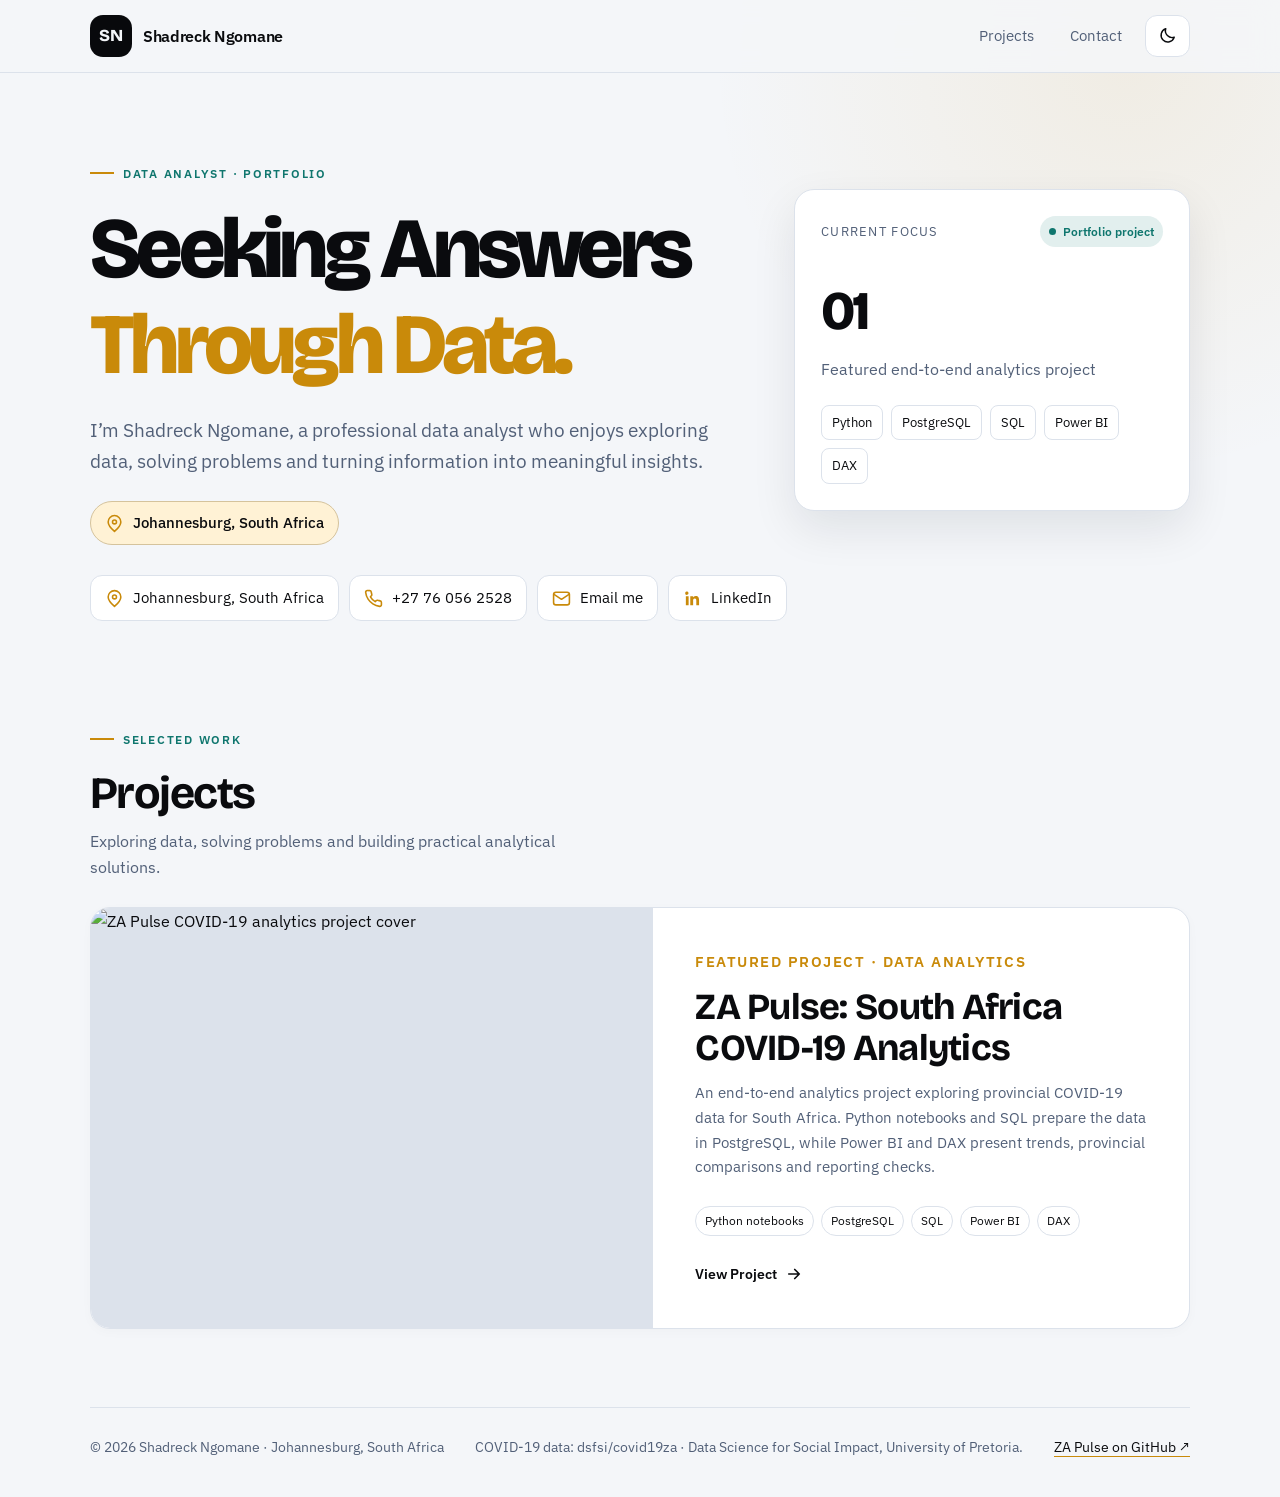
==== LandingPage.html @ 8e136e6d "Add portfolio page" ====
<!DOCTYPE html>
<html lang="en">
<head>
  <meta charset="UTF-8" />
  <meta name="viewport" content="width=device-width, initial-scale=1" />
  <meta name="theme-color" content="#f4f6f9" />
  <meta name="description" content="Shadreck Ngomane — data analyst portfolio featuring SQL, Python, PostgreSQL, DAX and Power BI." />
  <title>Shadreck Ngomane | Data Analyst</title>

  <link rel="preconnect" href="https://fonts.googleapis.com" />
  <link rel="preconnect" href="https://fonts.gstatic.com" crossorigin />
  <link href="https://fonts.googleapis.com/css2?family=Bricolage+Grotesque:wght@500;600;700;800&family=IBM+Plex+Sans:wght@400;500;600&display=swap" rel="stylesheet" />

  <style>
    :root {
      color-scheme: light;
      --bg: #f4f6f9;
      --surface: #ffffff;
      --ink: #06070afb;
      --muted: #526078;
      --line: #dce2eb;
      --gold: #c98a0a;
      --gold-soft: #fff2d5;
      --teal: #0f766e;
      --shadow: 0 18px 45px rgba(12, 19, 34, 0.09);
      --radius: 20px;
    }

    :root[data-theme="dark"] {
      color-scheme: dark;
      --bg: #0e1626;
      --surface: #16213a;
      --ink: #eef2f8;
      --muted: #aab6ca;
      --line: #2b3955;
      --gold: #f0b73a;
      --gold-soft: #302714;
      --teal: #4fd1c5;
      --shadow: 0 18px 45px rgba(0, 0, 0, .22);
    }

    * { box-sizing: border-box; }
    html { scroll-behavior: smooth; scroll-padding-top: 24px; }
    body {
      margin: 0;
      background:
        radial-gradient(circle at 88% 4%, rgba(201, 138, 10, .09), transparent 26rem),
        var(--bg);
      color: var(--ink);
      font: 400 16px/1.65 "IBM Plex Sans", system-ui, sans-serif;
      transition: background .25s ease, color .25s ease;
    }
    a { color: inherit; }
    a:focus-visible, button:focus-visible {
      outline: 3px solid var(--gold);
      outline-offset: 4px;
    }
    .wrap { width: min(1100px, calc(100% - 40px)); margin-inline: auto; }

    .topbar {
      position: sticky;
      top: 0;
      z-index: 20;
      border-bottom: 1px solid var(--line);
      background: color-mix(in srgb, var(--bg) 88%, transparent);
      backdrop-filter: blur(14px);
    }
    .nav {
      min-height: 72px;
      display: flex;
      align-items: center;
      justify-content: space-between;
      gap: 20px;
    }
    .brand {
      display: inline-flex;
      align-items: center;
      gap: 11px;
      text-decoration: none;
      font-weight: 600;
      letter-spacing: -.02em;
    }
    .brand-mark {
      width: 42px;
      height: 42px;
      display: grid;
      place-items: center;
      border-radius: 13px;
      background: var(--ink);
      color: var(--bg);
      font-family: "Bricolage Grotesque", sans-serif;
      font-size: 1.05rem;
      font-weight: 800;
    }
    .nav-right { display: flex; align-items: center; gap: 10px; }
    .nav-link {
      padding: 9px 13px;
      border-radius: 10px;
      text-decoration: none;
      color: var(--muted);
      font-size: .95rem;
      transition: background .2s ease, color .2s ease;
    }
    .nav-link:hover { color: var(--ink); background: var(--surface); }
    .theme-toggle {
      display: inline-flex;
      align-items: center;
      justify-content: center;
      gap: 8px;
      min-width: 42px;
      min-height: 42px;
      padding: 8px 12px;
      border: 1px solid var(--line);
      border-radius: 12px;
      background: var(--surface);
      color: var(--ink);
      cursor: pointer;
      font: inherit;
    }

    .hero { padding: 82px 0 58px; }
    .hero-layout {
      display: grid;
      grid-template-columns: minmax(0, 1.25fr) minmax(250px, .75fr);
      align-items: center;
      gap: 44px;
    }
    .eyebrow {
      display: inline-flex;
      align-items: center;
      gap: 9px;
      margin: 0 0 18px;
      color: var(--teal);
      text-transform: uppercase;
      letter-spacing: .14em;
      font-size: .78rem;
      font-weight: 600;
    }
    .eyebrow::before {
      content: "";
      width: 24px;
      height: 2px;
      background: var(--gold);
    }
    h1, h2, h3 { font-family: "Bricolage Grotesque", sans-serif; line-height: 1.12; }
    h1 {
      max-width: 720px;
      margin: 0;
      font-size: clamp(2.7rem, 6.7vw, 5.4rem);
      letter-spacing: -.055em;
      font-weight: 800;
    }
    h1 .highlight { color: var(--gold); }
    .intro {
      max-width: 650px;
      margin: 22px 0 0;
      color: var(--muted);
      font-size: clamp(1.02rem, 2vw, 1.16rem);
    }
    .location-pill {
      display: inline-flex;
      align-items: center;
      gap: 9px;
      margin-top: 24px;
      padding: 9px 14px;
      border: 1px solid color-mix(in srgb, var(--gold) 35%, var(--line));
      border-radius: 999px;
      background: var(--gold-soft);
      font-size: .94rem;
      font-weight: 500;
    }
    .location-pill svg { color: var(--gold); }
    .hero-panel {
      padding: 26px;
      border: 1px solid var(--line);
      border-radius: var(--radius);
      background: var(--surface);
      box-shadow: var(--shadow);
    }
    .panel-top {
      display: flex;
      align-items: center;
      justify-content: space-between;
      gap: 10px;
      margin-bottom: 20px;
    }
    .panel-label {
      color: var(--muted);
      font-size: .8rem;
      text-transform: uppercase;
      letter-spacing: .1em;
    }
    .status {
      display: inline-flex;
      align-items: center;
      gap: 7px;
      padding: 5px 9px;
      border-radius: 999px;
      background: color-mix(in srgb, var(--teal) 12%, var(--surface));
      color: var(--teal);
      font-size: .77rem;
      font-weight: 600;
    }
    .status::before {
      content: "";
      width: 7px;
      height: 7px;
      border-radius: 50%;
      background: currentColor;
    }
    .stat-number {
      margin: 0;
      font-family: "Bricolage Grotesque", sans-serif;
      font-size: 3.4rem;
      font-weight: 800;
      letter-spacing: -.06em;
    }
    .stat-caption { margin: 0; color: var(--muted); }
    .skill-list { display: flex; flex-wrap: wrap; gap: 8px; margin-top: 22px; }
    .skill-list span {
      padding: 6px 10px;
      border: 1px solid var(--line);
      border-radius: 8px;
      font-size: .82rem;
    }

    .contact-strip {
      display: flex;
      flex-wrap: wrap;
      gap: 10px;
      margin-top: 30px;
    }
    .contact-link {
      display: inline-flex;
      align-items: center;
      gap: 9px;
      min-height: 44px;
      padding: 10px 14px;
      border: 1px solid var(--line);
      border-radius: 12px;
      background: var(--surface);
      color: var(--ink);
      text-decoration: none;
      font-size: .91rem;
      transition: transform .2s ease, border-color .2s ease, background .2s ease;
    }
    .contact-link svg { color: var(--gold); flex: none; }
    .contact-link:hover { transform: translateY(-3px); border-color: var(--gold); background: var(--gold-soft); }

    section { padding: 42px 0 56px; }
    .section-head {
      display: flex;
      align-items: end;
      justify-content: space-between;
      gap: 24px;
      margin-bottom: 26px;
    }
    h2 { margin: 0; font-size: clamp(2rem, 4vw, 2.8rem); letter-spacing: -.035em; }
    .section-sub { max-width: 520px; margin: 10px 0 0; color: var(--muted); }
    .project-grid { display: grid; grid-template-columns: repeat(3, minmax(0, 1fr)); gap: 20px; }
    .project-card {
      position: relative;
      display: flex;
      min-width: 0;
      flex-direction: column;
      overflow: hidden;
      border: 1px solid var(--line);
      border-radius: var(--radius);
      background: var(--surface);
      text-decoration: none;
      box-shadow: 0 3px 12px rgba(20, 33, 61, .025);
      transition: transform .28s ease, box-shadow .28s ease, border-color .28s ease;
    }
    .project-card::after {
      position: absolute;
      inset: 0 auto 0 0;
      width: 4px;
      content: "";
      background: var(--gold);
      transform: scaleY(0);
      transform-origin: top;
      transition: transform .28s ease;
    }
    .project-card:hover, .project-card:focus-visible {
      transform: translateY(-8px);
      border-color: var(--gold);
      box-shadow: var(--shadow);
    }
    .project-card:hover::after, .project-card:focus-visible::after { transform: scaleY(1); }
    .project-image-wrap { overflow: hidden; background: var(--line); }
    .project-image {
      display: block;
      width: 100%;
      height: 210px;
      object-fit: cover;
      transition: transform .5s cubic-bezier(.2,.8,.2,1), filter .3s ease;
    }
    .project-card:hover .project-image, .project-card:focus-visible .project-image {
      transform: scale(1.045);
      filter: saturate(1.08);
    }
    .project-content { display: flex; flex: 1; flex-direction: column; gap: 12px; padding: 22px; }
    .project-type {
      margin: 0;
      color: var(--teal);
      font-size: .75rem;
      font-weight: 600;
      text-transform: uppercase;
      letter-spacing: .1em;
    }
    .project-card h3 { margin: 0; font-size: 1.32rem; letter-spacing: -.02em; }
    .project-card p { margin: 0; color: var(--muted); font-size: .94rem; }
    .tags { display: flex; flex-wrap: wrap; gap: 7px; margin: auto 0 0; padding: 10px 0 0; list-style: none; }
    .tags li {
      padding: 4px 9px;
      border: 1px solid var(--line);
      border-radius: 999px;
      font-size: .75rem;
      transition: color .2s ease, background .2s ease, border-color .2s ease;
    }
    .project-card:hover .tags li, .project-card:focus-visible .tags li {
      border-color: var(--gold);
      background: var(--gold-soft);
    }
    .project-link {
      display: inline-flex;
      align-items: center;
      gap: 8px;
      margin-top: 7px;
      color: var(--ink);
      font-size: .9rem;
      font-weight: 600;
    }
    .project-link svg { transition: transform .25s ease; }
    .project-card:hover .project-link svg, .project-card:focus-visible .project-link svg { transform: translateX(5px); }
    .project-card.featured { grid-column: 1 / -1; display: grid; grid-template-columns: 1.05fr 1fr; }
    .project-card.featured .project-image { height: 100%; min-height: 320px; }
    .project-card.featured .project-content { padding: clamp(24px, 4vw, 42px); }
    .project-card.featured h3 { font-size: clamp(1.6rem, 3vw, 2.3rem); }
    .project-card.featured .project-type { color: var(--gold); }
    .project-card.featured .tags { padding-top: 14px; }
    .project-card.featured .project-link { margin-top: 14px; }

    .footer {
      margin-top: 22px;
      padding: 28px 0 38px;
      border-top: 1px solid var(--line);
      color: var(--muted);
      font-size: .88rem;
    }
    .footer-inner { display: flex; justify-content: space-between; gap: 18px; flex-wrap: wrap; }
    .footer a { color: var(--ink); text-decoration-color: var(--gold); text-underline-offset: 4px; }

    @media (max-width: 850px) {
      .hero-layout { grid-template-columns: 1fr; gap: 28px; }
      .hero-panel { max-width: 600px; }
      .project-grid { grid-template-columns: repeat(2, minmax(0, 1fr)); }
      .project-card.featured { grid-template-columns: 1fr 1fr; }
    }
    @media (max-width: 600px) {
      .wrap { width: min(100% - 28px, 1100px); }
      .nav { min-height: 64px; }
      .brand-name { display: none; }
      .nav-link { padding: 8px; font-size: .88rem; }
      .theme-toggle { min-height: 40px; min-width: 40px; padding: 7px; }
      .hero { padding: 55px 0 28px; }
      .project-grid { grid-template-columns: 1fr; }
      .project-card.featured { grid-column: auto; display: flex; }
      .project-card.featured .project-image { height: 220px; min-height: 0; }
      .project-image { height: 220px; }
      .section-head { display: block; }
      .contact-strip { gap: 8px; }
      .contact-link { font-size: .86rem; padding: 9px 11px; }
      section { padding: 34px 0 42px; }
    }
    @media (prefers-reduced-motion: reduce) {
      *, *::before, *::after { scroll-behavior: auto !important; transition: none !important; animation: none !important; }
    }
  </style>
</head>
<body>
  <div class="topbar">
    <nav class="wrap nav" aria-label="Main navigation">
      <a class="brand" href="#top" aria-label="Shadreck Ngomane home">
        <span class="brand-mark">SN</span>
        <span class="brand-name">Shadreck Ngomane</span>
      </a>
      <div class="nav-right">
        <a class="nav-link" href="#projects">Projects</a>
        <a class="nav-link" href="#contact">Contact</a>
        <button class="theme-toggle" id="themeToggle" type="button" aria-label="Switch to dark theme" title="Switch theme">
          <svg id="themeIcon" width="19" height="19" viewBox="0 0 24 24" fill="none" stroke="currentColor" stroke-width="1.8" stroke-linecap="round" stroke-linejoin="round" aria-hidden="true"><path d="M20.5 14.2A8.5 8.5 0 0 1 9.8 3.5 8.5 8.5 0 1 0 20.5 14.2Z"/></svg>
        </button>
      </div>
    </nav>
  </div>

  <main id="top" class="wrap">
    <header class="hero">
      <div class="hero-layout">
        <div>
          <p class="eyebrow">Data analyst · Portfolio</p>
          <h1>Seeking Answers <span class="highlight">Through Data.</span></h1>
          <p class="intro">I’m Shadreck Ngomane, a professional data analyst who enjoys exploring data, solving problems and turning information into meaningful insights.</p>
          <div class="location-pill">
            <svg width="19" height="19" viewBox="0 0 24 24" fill="none" stroke="currentColor" stroke-width="2" stroke-linecap="round" stroke-linejoin="round" aria-hidden="true"><path d="M20 10c0 5-8 12-8 12S4 15 4 10a8 8 0 1 1 16 0Z"/><circle cx="12" cy="10" r="2.5"/></svg>
            Johannesburg, South Africa
          </div>
        </div>

        <aside class="hero-panel" aria-label="Portfolio skills overview">
          <div class="panel-top">
            <span class="panel-label">Current focus</span>
            <span class="status">Portfolio project</span>
          </div>
          <p class="stat-number">01</p>
          <p class="stat-caption">Featured end-to-end analytics project</p>
          <div class="skill-list" aria-label="Main technologies">
            <span>Python</span><span>PostgreSQL</span><span>SQL</span><span>Power BI</span><span>DAX</span>
          </div>
        </aside>
      </div>

      <div class="contact-strip" id="contact" aria-label="Contact links">
        <span class="contact-link" title="Location">
          <svg width="19" height="19" viewBox="0 0 24 24" fill="none" stroke="currentColor" stroke-width="2" stroke-linecap="round" stroke-linejoin="round" aria-hidden="true"><path d="M20 10c0 5-8 12-8 12S4 15 4 10a8 8 0 1 1 16 0Z"/><circle cx="12" cy="10" r="2.5"/></svg>
          Johannesburg, South Africa
        </span>
        <a class="contact-link" href="tel:+27760562528">
          <svg width="19" height="19" viewBox="0 0 24 24" fill="none" stroke="currentColor" stroke-width="2" stroke-linecap="round" stroke-linejoin="round" aria-hidden="true"><path d="M22 16.9v3a2 2 0 0 1-2.2 2 19.8 19.8 0 0 1-8.6-3.1 19.5 19.5 0 0 1-6-6A19.8 19.8 0 0 1 2.1 4.2 2 2 0 0 1 4.1 2h3a2 2 0 0 1 2 1.7c.1 1 .4 1.9.7 2.8a2 2 0 0 1-.5 2.1L8.1 9.9a16 16 0 0 0 6 6l1.3-1.2a2 2 0 0 1 2.1-.4c.9.3 1.8.6 2.8.7a2 2 0 0 1 1.7 2z"/></svg>
          +27 76 056 2528
        </a>
        <a class="contact-link" href="mailto:shadrackherot@gmail.com">
          <svg width="19" height="19" viewBox="0 0 24 24" fill="none" stroke="currentColor" stroke-width="2" stroke-linecap="round" stroke-linejoin="round" aria-hidden="true"><rect x="2" y="4" width="20" height="16" rx="3"/><path d="m3 7 9 6 9-6"/></svg>
          Email me
        </a>
        <a class="contact-link" href="https://www.linkedin.com/in/shadreck-ngomane" target="_blank" rel="noopener noreferrer">
          <svg width="19" height="19" viewBox="0 0 24 24" fill="currentColor" aria-hidden="true"><path d="M20.4 20.5h-3.6v-5.6c0-1.3 0-3-1.9-3s-2.1 1.4-2.1 2.9v5.7H9.2V9h3.4v1.6c.5-.9 1.6-1.9 3.4-1.9 3.6 0 4.3 2.4 4.3 5.5v6.3zM5.3 7.4a2.1 2.1 0 1 1 0-4.1 2.1 2.1 0 0 1 0 4.1zM7.1 20.5H3.6V9h3.5v11.5z"/></svg>
          LinkedIn
        </a>
      </div>
    </header>

    <section id="projects" aria-labelledby="projects-title">
      <div class="section-head">
        <div>
          <p class="eyebrow">Selected work</p>
          <h2 id="projects-title">Projects</h2>
          <p class="section-sub">Exploring data, solving problems and building practical analytical solutions.</p>
        </div>
      </div>

      <div class="project-grid">
        <a class="project-card featured" href="https://github.com/ShadrackHero/za-pulse-covid19-analytics" target="_blank" rel="noopener noreferrer" aria-label="Open ZA Pulse GitHub repository">
          <div class="project-image-wrap">
            <img class="project-image" src="https://raw.githubusercontent.com/ShadrackHero/za-pulse-covid19-analytics/main/docs/Screenshot/Cover.png" alt="ZA Pulse COVID-19 analytics project cover" loading="lazy" />
          </div>
          <div class="project-content">
            <p class="project-type">Featured project · Data analytics</p>
            <h3>ZA Pulse: South Africa COVID-19 Analytics</h3>
            <p>An end-to-end analytics project exploring provincial COVID-19 data for South Africa. Python notebooks and SQL prepare the data in PostgreSQL, while Power BI and DAX present trends, provincial comparisons and reporting checks.</p>
            <ul class="tags"><li>Python notebooks</li><li>PostgreSQL</li><li>SQL</li><li>Power BI</li><li>DAX</li></ul>
            <span class="project-link">View Project
              <svg width="18" height="18" viewBox="0 0 24 24" fill="none" stroke="currentColor" stroke-width="2.2" stroke-linecap="round" stroke-linejoin="round" aria-hidden="true"><path d="M5 12h14M13 6l6 6-6 6"/></svg>
            </span>
          </div>
        </a>

      </div>
    </section>

    <footer class="footer">
      <div class="footer-inner">
        <span>© <span id="year">2026</span> Shadreck Ngomane · Johannesburg, South Africa</span>
        <span>COVID-19 data: dsfsi/covid19za · Data Science for Social Impact, University of Pretoria.</span>
        <a href="https://github.com/ShadrackHero/za-pulse-covid19-analytics" target="_blank" rel="noopener noreferrer">ZA Pulse on GitHub ↗</a>
      </div>
    </footer>
  </main>

  <script>
    const root = document.documentElement;
    const themeToggle = document.getElementById("themeToggle");
    const themeIcon = document.getElementById("themeIcon");

    function setTheme(theme) {
      root.dataset.theme = theme;
      const isDark = theme === "dark";
      themeToggle.setAttribute("aria-label", isDark ? "Switch to light theme" : "Switch to dark theme");
      themeToggle.title = isDark ? "Switch to light theme" : "Switch to dark theme";
      themeIcon.innerHTML = isDark
        ? '<circle cx="12" cy="12" r="4"/><path d="M12 2v2m0 16v2M4.93 4.93l1.42 1.42m11.3 11.3 1.42 1.42M2 12h2m16 0h2M4.93 19.07l1.42-1.42m11.3-11.3 1.42-1.42"/>'
        : '<path d="M20.5 14.2A8.5 8.5 0 0 1 9.8 3.5 8.5 8.5 0 1 0 20.5 14.2Z"/>';
    }

    const prefersDark = window.matchMedia && window.matchMedia("(prefers-color-scheme: dark)").matches;
    setTheme(prefersDark ? "dark" : "light");
    themeToggle.addEventListener("click", () => {
      setTheme(root.dataset.theme === "dark" ? "light" : "dark");
    });
    document.getElementById("year").textContent = new Date().getFullYear();
  </script>
</body>
</html>
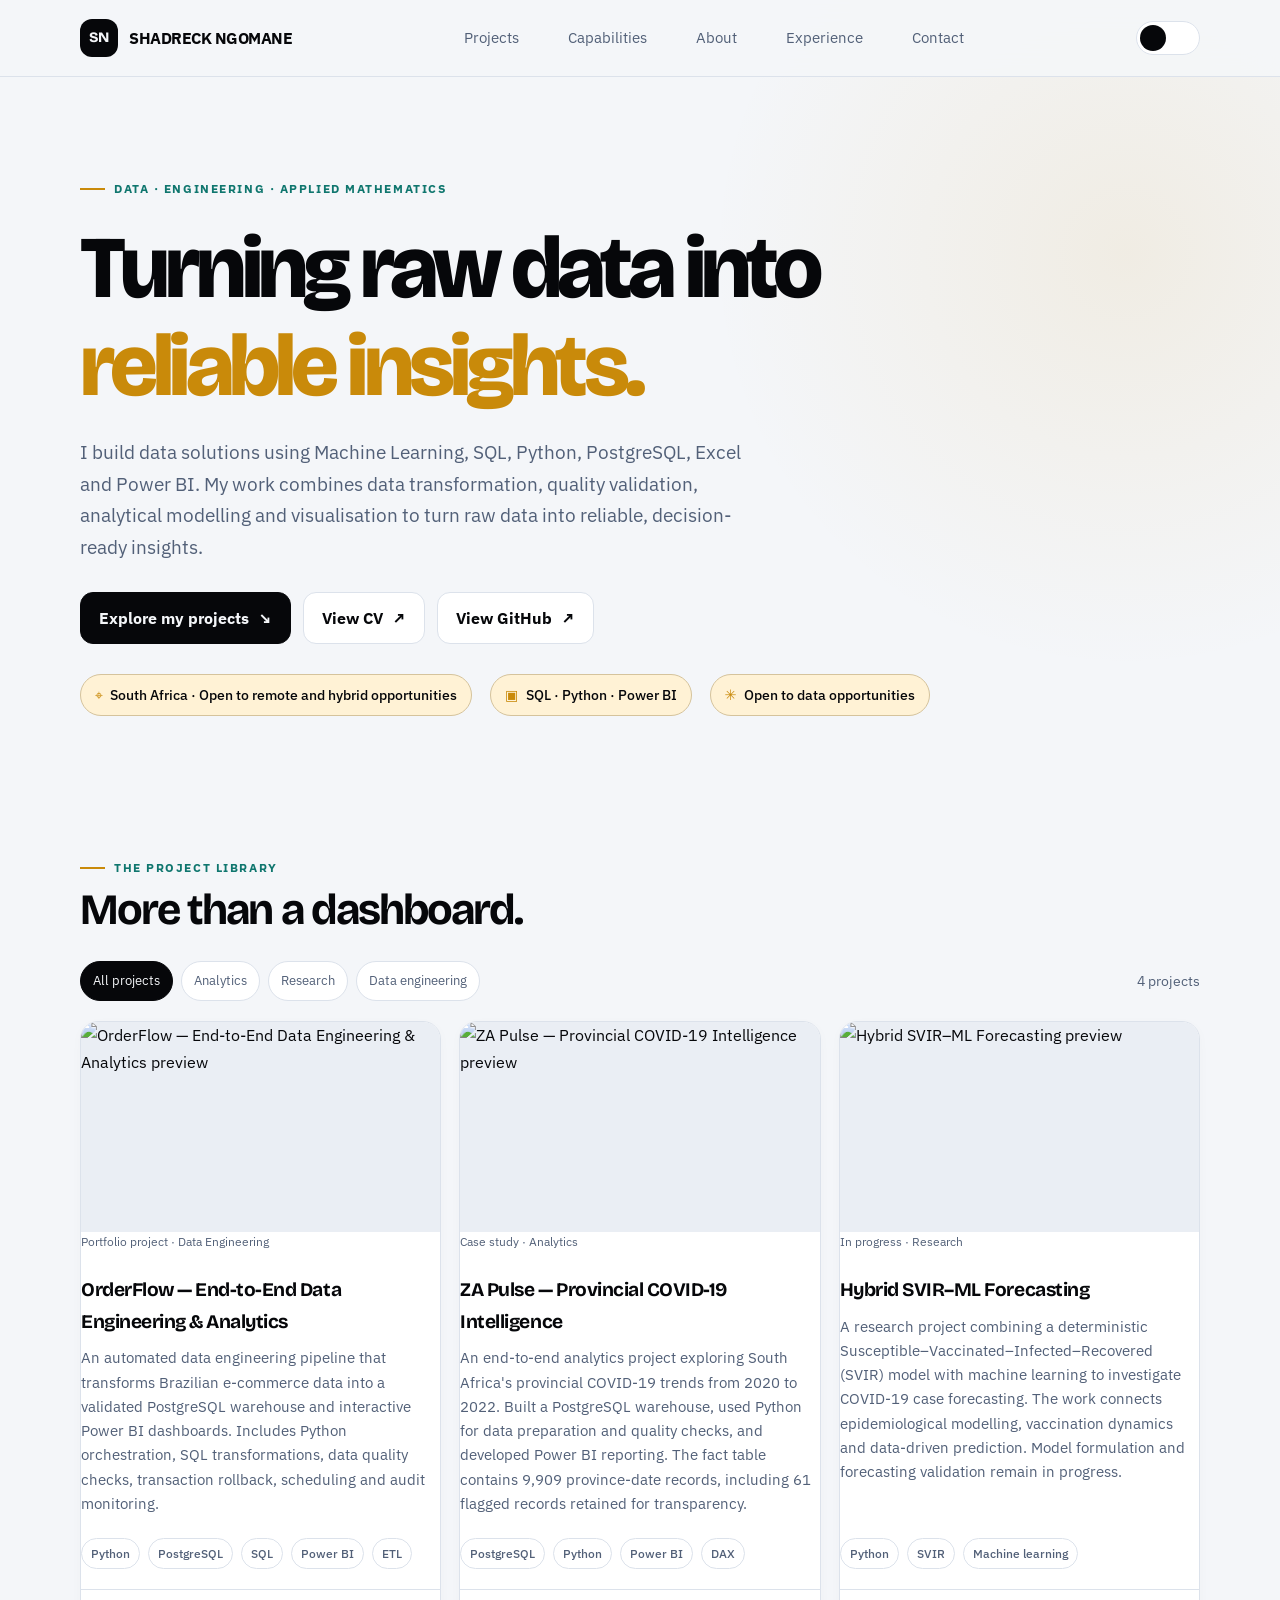
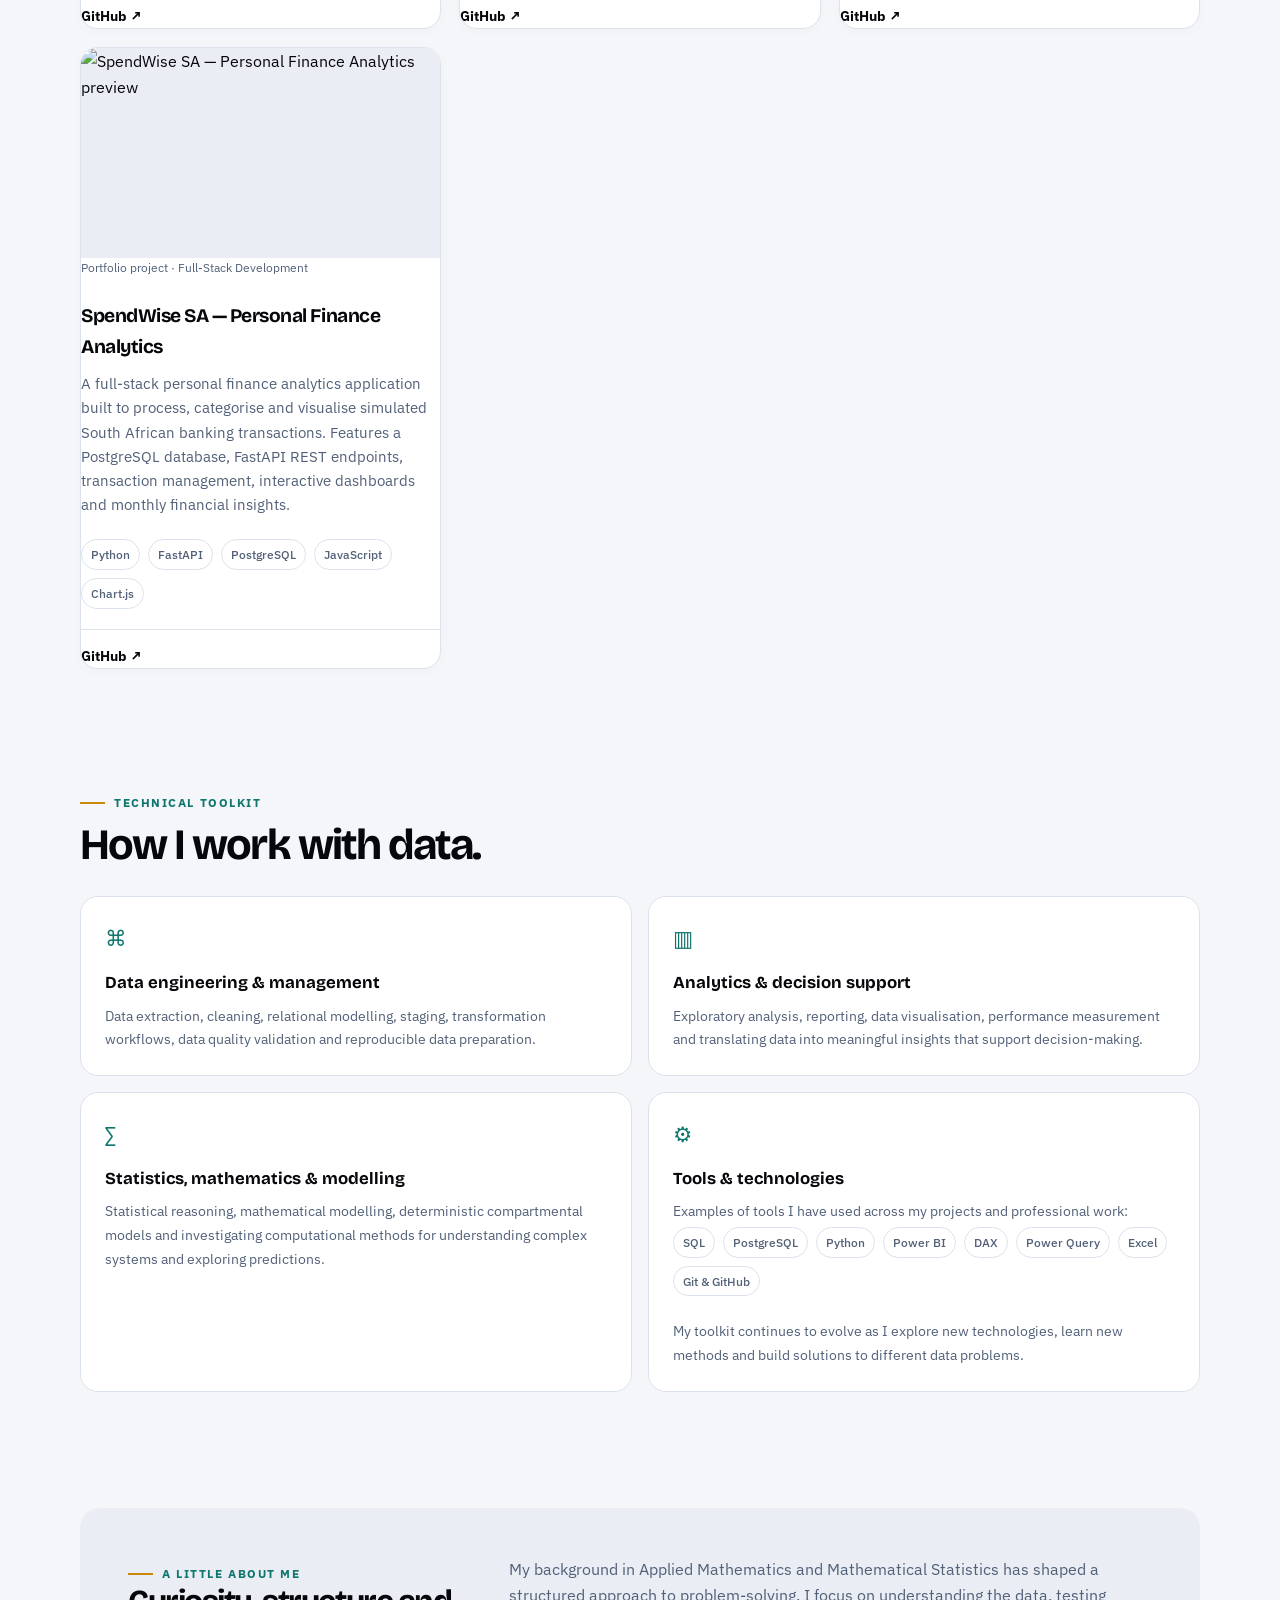
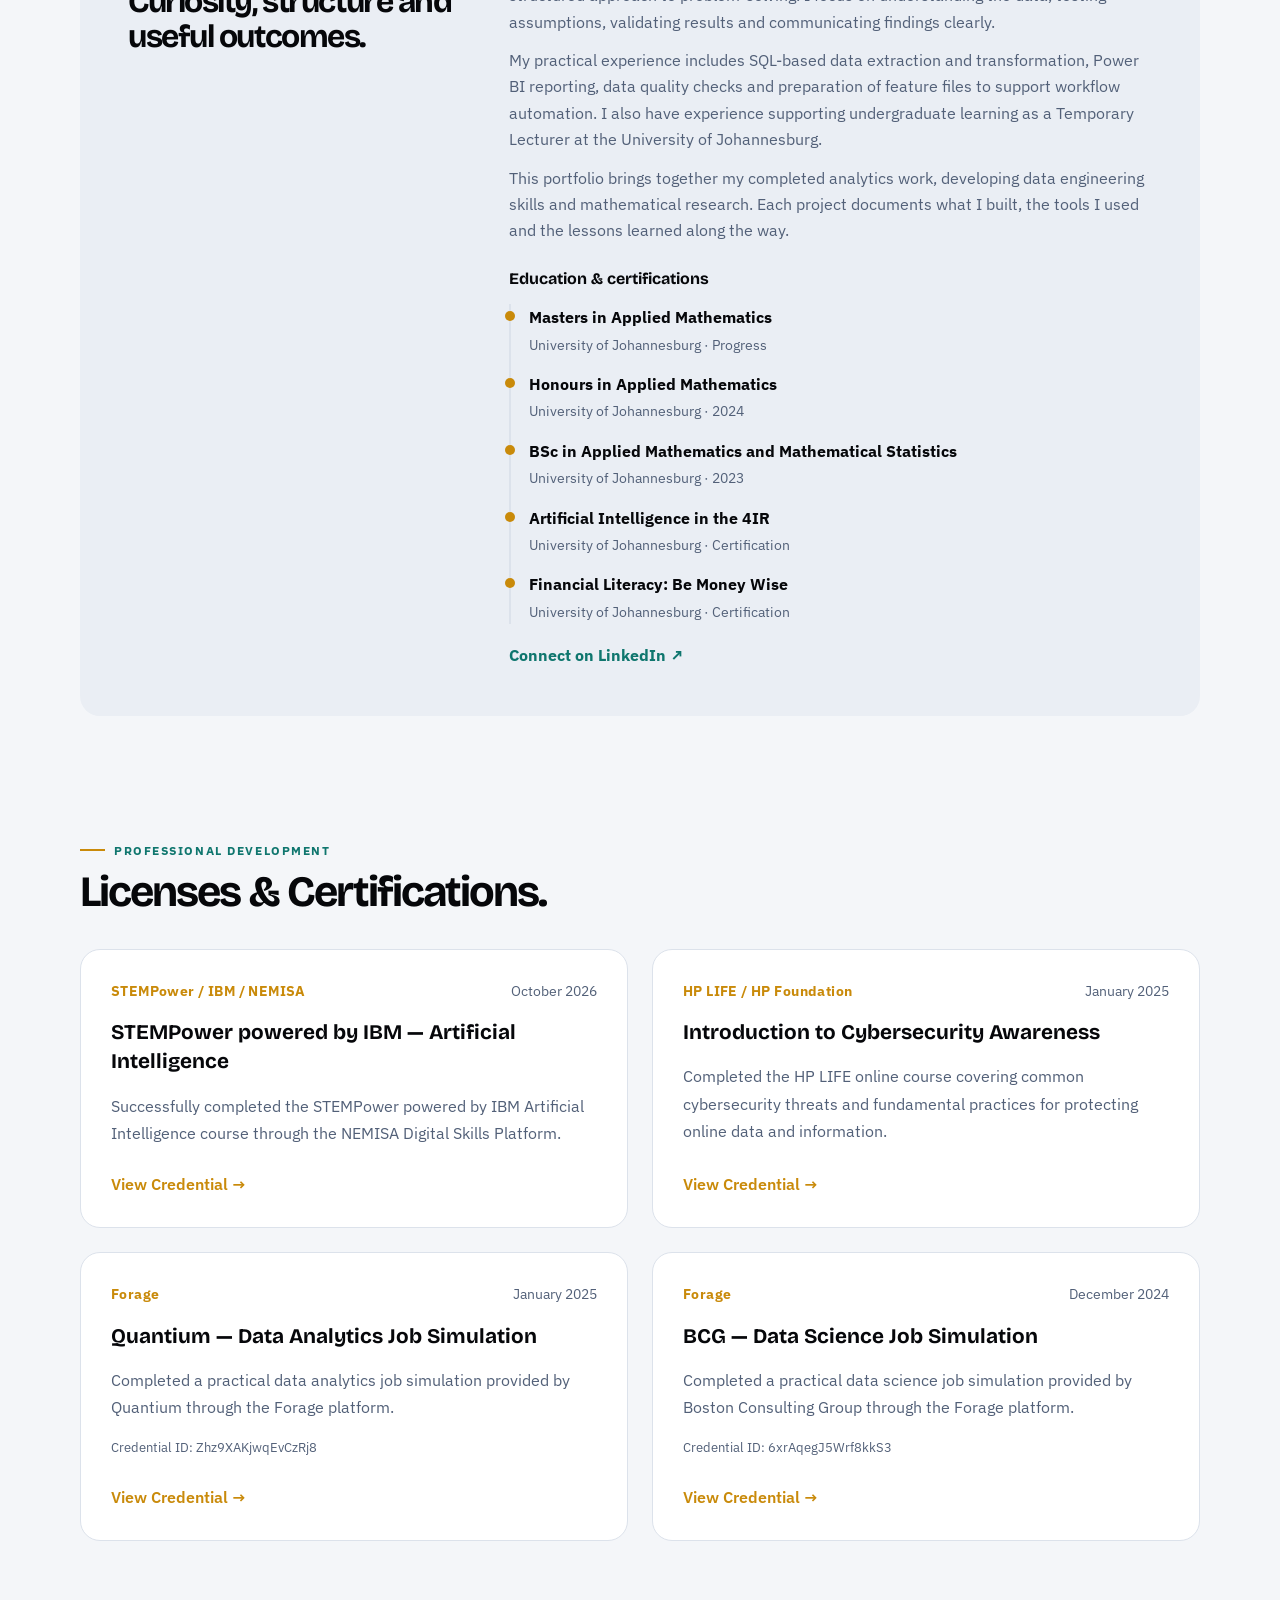
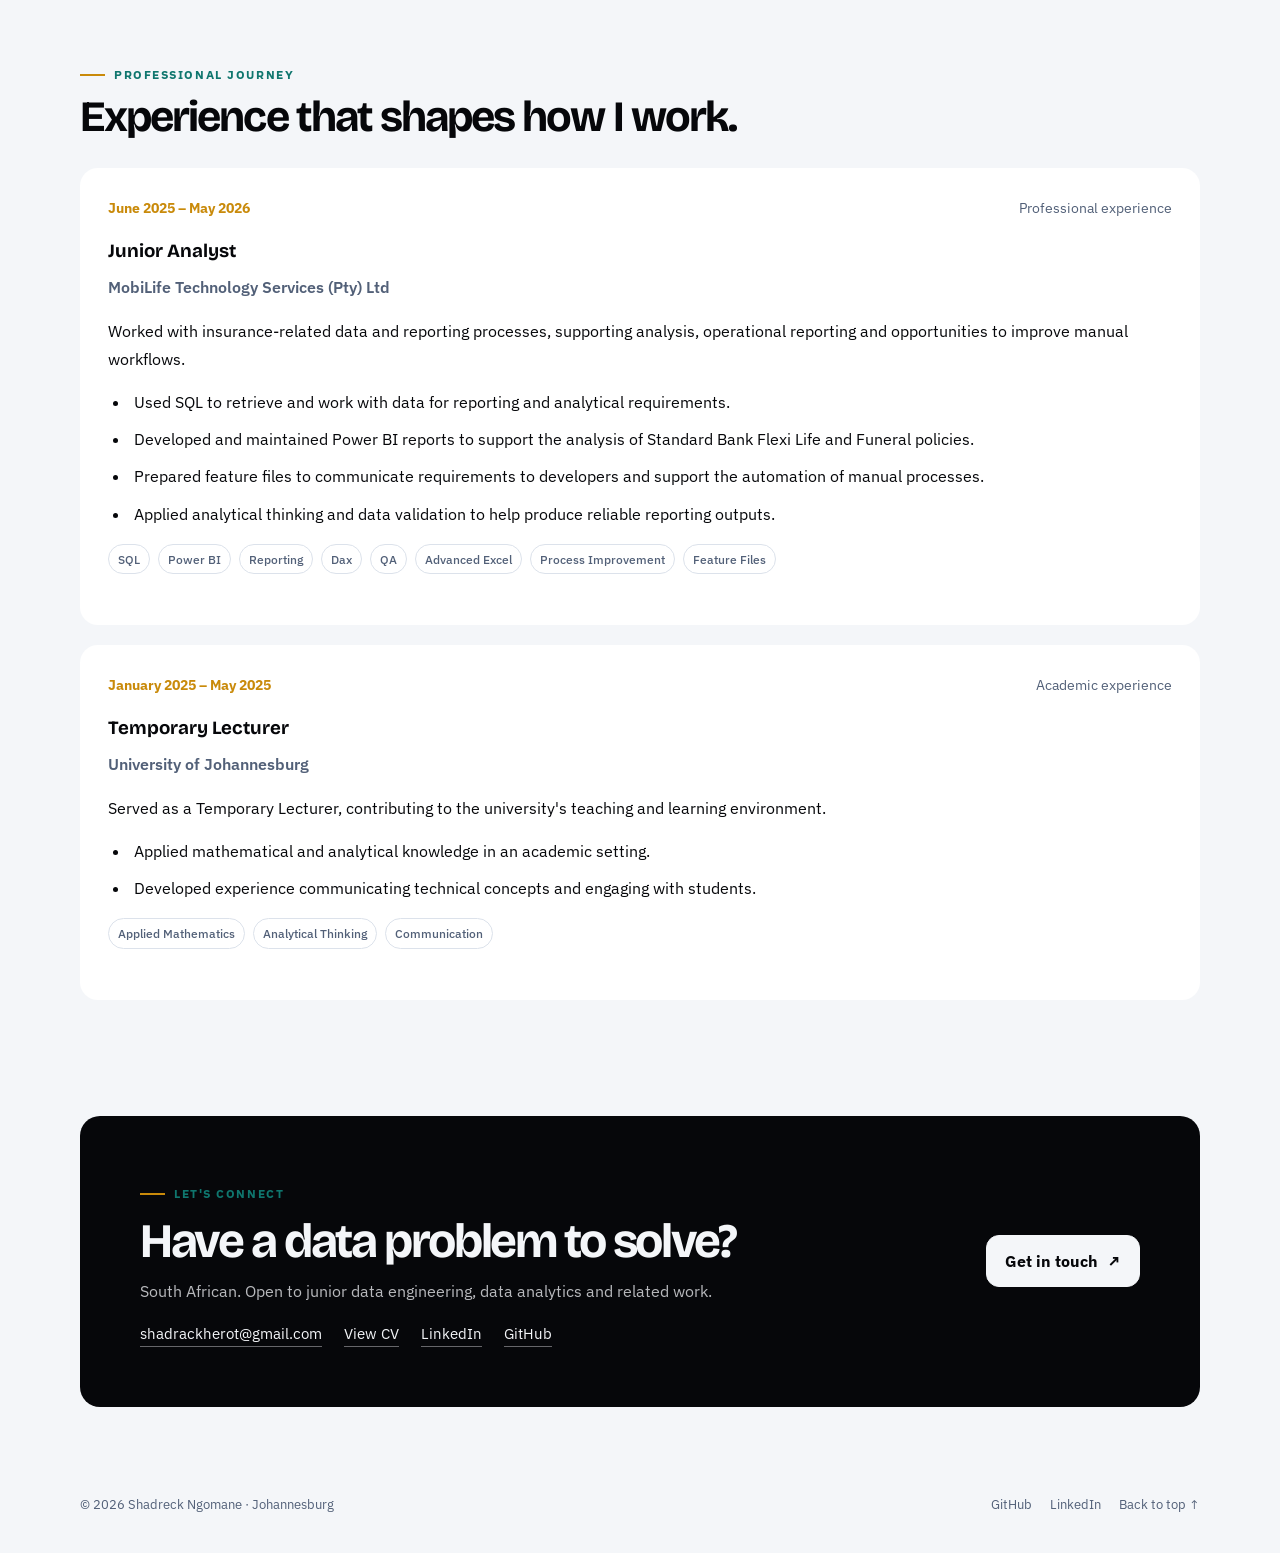
==== commit 1e7e4fab: "Update portfolio website, CV and certifications" ====
--- a/LandingPage.html
+++ b/LandingPage.html
@@ -1,504 +1,533 @@
-<!DOCTYPE html>
-<html lang="en">
+<!doctype html>
+<html lang="en" data-theme="light">
+
 <head>
-  <meta charset="UTF-8" />
-  <meta name="viewport" content="width=device-width, initial-scale=1" />
-  <meta name="theme-color" content="#f4f6f9" />
-  <meta name="description" content="Shadreck Ngomane — data analyst portfolio featuring SQL, Python, PostgreSQL, DAX and Power BI." />
-  <title>Shadreck Ngomane | Data Analyst</title>
-
-  <link rel="preconnect" href="https://fonts.googleapis.com" />
-  <link rel="preconnect" href="https://fonts.gstatic.com" crossorigin />
-  <link href="https://fonts.googleapis.com/css2?family=Bricolage+Grotesque:wght@500;600;700;800&family=IBM+Plex+Sans:wght@400;500;600&display=swap" rel="stylesheet" />
-
-  <style>
-    :root {
-      color-scheme: light;
-      --bg: #f4f6f9;
-      --surface: #ffffff;
-      --ink: #06070afb;
-      --muted: #526078;
-      --line: #dce2eb;
-      --gold: #c98a0a;
-      --gold-soft: #fff2d5;
-      --teal: #0f766e;
-      --shadow: 0 18px 45px rgba(12, 19, 34, 0.09);
-      --radius: 20px;
-    }
-
-    :root[data-theme="dark"] {
-      color-scheme: dark;
-      --bg: #0e1626;
-      --surface: #16213a;
-      --ink: #eef2f8;
-      --muted: #aab6ca;
-      --line: #2b3955;
-      --gold: #f0b73a;
-      --gold-soft: #302714;
-      --teal: #4fd1c5;
-      --shadow: 0 18px 45px rgba(0, 0, 0, .22);
-    }
-
-    * { box-sizing: border-box; }
-    html { scroll-behavior: smooth; scroll-padding-top: 24px; }
-    body {
-      margin: 0;
-      background:
-        radial-gradient(circle at 88% 4%, rgba(201, 138, 10, .09), transparent 26rem),
-        var(--bg);
-      color: var(--ink);
-      font: 400 16px/1.65 "IBM Plex Sans", system-ui, sans-serif;
-      transition: background .25s ease, color .25s ease;
-    }
-    a { color: inherit; }
-    a:focus-visible, button:focus-visible {
-      outline: 3px solid var(--gold);
-      outline-offset: 4px;
-    }
-    .wrap { width: min(1100px, calc(100% - 40px)); margin-inline: auto; }
-
-    .topbar {
-      position: sticky;
-      top: 0;
-      z-index: 20;
-      border-bottom: 1px solid var(--line);
-      background: color-mix(in srgb, var(--bg) 88%, transparent);
-      backdrop-filter: blur(14px);
-    }
-    .nav {
-      min-height: 72px;
-      display: flex;
-      align-items: center;
-      justify-content: space-between;
-      gap: 20px;
-    }
-    .brand {
-      display: inline-flex;
-      align-items: center;
-      gap: 11px;
-      text-decoration: none;
-      font-weight: 600;
-      letter-spacing: -.02em;
-    }
-    .brand-mark {
-      width: 42px;
-      height: 42px;
-      display: grid;
-      place-items: center;
-      border-radius: 13px;
-      background: var(--ink);
-      color: var(--bg);
-      font-family: "Bricolage Grotesque", sans-serif;
-      font-size: 1.05rem;
-      font-weight: 800;
-    }
-    .nav-right { display: flex; align-items: center; gap: 10px; }
-    .nav-link {
-      padding: 9px 13px;
-      border-radius: 10px;
-      text-decoration: none;
-      color: var(--muted);
-      font-size: .95rem;
-      transition: background .2s ease, color .2s ease;
-    }
-    .nav-link:hover { color: var(--ink); background: var(--surface); }
-    .theme-toggle {
-      display: inline-flex;
-      align-items: center;
-      justify-content: center;
-      gap: 8px;
-      min-width: 42px;
-      min-height: 42px;
-      padding: 8px 12px;
-      border: 1px solid var(--line);
-      border-radius: 12px;
-      background: var(--surface);
-      color: var(--ink);
-      cursor: pointer;
-      font: inherit;
-    }
-
-    .hero { padding: 82px 0 58px; }
-    .hero-layout {
-      display: grid;
-      grid-template-columns: minmax(0, 1.25fr) minmax(250px, .75fr);
-      align-items: center;
-      gap: 44px;
-    }
-    .eyebrow {
-      display: inline-flex;
-      align-items: center;
-      gap: 9px;
-      margin: 0 0 18px;
-      color: var(--teal);
-      text-transform: uppercase;
-      letter-spacing: .14em;
-      font-size: .78rem;
-      font-weight: 600;
-    }
-    .eyebrow::before {
-      content: "";
-      width: 24px;
-      height: 2px;
-      background: var(--gold);
-    }
-    h1, h2, h3 { font-family: "Bricolage Grotesque", sans-serif; line-height: 1.12; }
-    h1 {
-      max-width: 720px;
-      margin: 0;
-      font-size: clamp(2.7rem, 6.7vw, 5.4rem);
-      letter-spacing: -.055em;
-      font-weight: 800;
-    }
-    h1 .highlight { color: var(--gold); }
-    .intro {
-      max-width: 650px;
-      margin: 22px 0 0;
-      color: var(--muted);
-      font-size: clamp(1.02rem, 2vw, 1.16rem);
-    }
-    .location-pill {
-      display: inline-flex;
-      align-items: center;
-      gap: 9px;
-      margin-top: 24px;
-      padding: 9px 14px;
-      border: 1px solid color-mix(in srgb, var(--gold) 35%, var(--line));
-      border-radius: 999px;
-      background: var(--gold-soft);
-      font-size: .94rem;
-      font-weight: 500;
-    }
-    .location-pill svg { color: var(--gold); }
-    .hero-panel {
-      padding: 26px;
-      border: 1px solid var(--line);
-      border-radius: var(--radius);
-      background: var(--surface);
-      box-shadow: var(--shadow);
-    }
-    .panel-top {
-      display: flex;
-      align-items: center;
-      justify-content: space-between;
-      gap: 10px;
-      margin-bottom: 20px;
-    }
-    .panel-label {
-      color: var(--muted);
-      font-size: .8rem;
-      text-transform: uppercase;
-      letter-spacing: .1em;
-    }
-    .status {
-      display: inline-flex;
-      align-items: center;
-      gap: 7px;
-      padding: 5px 9px;
-      border-radius: 999px;
-      background: color-mix(in srgb, var(--teal) 12%, var(--surface));
-      color: var(--teal);
-      font-size: .77rem;
-      font-weight: 600;
-    }
-    .status::before {
-      content: "";
-      width: 7px;
-      height: 7px;
-      border-radius: 50%;
-      background: currentColor;
-    }
-    .stat-number {
-      margin: 0;
-      font-family: "Bricolage Grotesque", sans-serif;
-      font-size: 3.4rem;
-      font-weight: 800;
-      letter-spacing: -.06em;
-    }
-    .stat-caption { margin: 0; color: var(--muted); }
-    .skill-list { display: flex; flex-wrap: wrap; gap: 8px; margin-top: 22px; }
-    .skill-list span {
-      padding: 6px 10px;
-      border: 1px solid var(--line);
-      border-radius: 8px;
-      font-size: .82rem;
-    }
-
-    .contact-strip {
-      display: flex;
-      flex-wrap: wrap;
-      gap: 10px;
-      margin-top: 30px;
-    }
-    .contact-link {
-      display: inline-flex;
-      align-items: center;
-      gap: 9px;
-      min-height: 44px;
-      padding: 10px 14px;
-      border: 1px solid var(--line);
-      border-radius: 12px;
-      background: var(--surface);
-      color: var(--ink);
-      text-decoration: none;
-      font-size: .91rem;
-      transition: transform .2s ease, border-color .2s ease, background .2s ease;
-    }
-    .contact-link svg { color: var(--gold); flex: none; }
-    .contact-link:hover { transform: translateY(-3px); border-color: var(--gold); background: var(--gold-soft); }
-
-    section { padding: 42px 0 56px; }
-    .section-head {
-      display: flex;
-      align-items: end;
-      justify-content: space-between;
-      gap: 24px;
-      margin-bottom: 26px;
-    }
-    h2 { margin: 0; font-size: clamp(2rem, 4vw, 2.8rem); letter-spacing: -.035em; }
-    .section-sub { max-width: 520px; margin: 10px 0 0; color: var(--muted); }
-    .project-grid { display: grid; grid-template-columns: repeat(3, minmax(0, 1fr)); gap: 20px; }
-    .project-card {
-      position: relative;
-      display: flex;
-      min-width: 0;
-      flex-direction: column;
-      overflow: hidden;
-      border: 1px solid var(--line);
-      border-radius: var(--radius);
-      background: var(--surface);
-      text-decoration: none;
-      box-shadow: 0 3px 12px rgba(20, 33, 61, .025);
-      transition: transform .28s ease, box-shadow .28s ease, border-color .28s ease;
-    }
-    .project-card::after {
-      position: absolute;
-      inset: 0 auto 0 0;
-      width: 4px;
-      content: "";
-      background: var(--gold);
-      transform: scaleY(0);
-      transform-origin: top;
-      transition: transform .28s ease;
-    }
-    .project-card:hover, .project-card:focus-visible {
-      transform: translateY(-8px);
-      border-color: var(--gold);
-      box-shadow: var(--shadow);
-    }
-    .project-card:hover::after, .project-card:focus-visible::after { transform: scaleY(1); }
-    .project-image-wrap { overflow: hidden; background: var(--line); }
-    .project-image {
-      display: block;
-      width: 100%;
-      height: 210px;
-      object-fit: cover;
-      transition: transform .5s cubic-bezier(.2,.8,.2,1), filter .3s ease;
-    }
-    .project-card:hover .project-image, .project-card:focus-visible .project-image {
-      transform: scale(1.045);
-      filter: saturate(1.08);
-    }
-    .project-content { display: flex; flex: 1; flex-direction: column; gap: 12px; padding: 22px; }
-    .project-type {
-      margin: 0;
-      color: var(--teal);
-      font-size: .75rem;
-      font-weight: 600;
-      text-transform: uppercase;
-      letter-spacing: .1em;
-    }
-    .project-card h3 { margin: 0; font-size: 1.32rem; letter-spacing: -.02em; }
-    .project-card p { margin: 0; color: var(--muted); font-size: .94rem; }
-    .tags { display: flex; flex-wrap: wrap; gap: 7px; margin: auto 0 0; padding: 10px 0 0; list-style: none; }
-    .tags li {
-      padding: 4px 9px;
-      border: 1px solid var(--line);
-      border-radius: 999px;
-      font-size: .75rem;
-      transition: color .2s ease, background .2s ease, border-color .2s ease;
-    }
-    .project-card:hover .tags li, .project-card:focus-visible .tags li {
-      border-color: var(--gold);
-      background: var(--gold-soft);
-    }
-    .project-link {
-      display: inline-flex;
-      align-items: center;
-      gap: 8px;
-      margin-top: 7px;
-      color: var(--ink);
-      font-size: .9rem;
-      font-weight: 600;
-    }
-    .project-link svg { transition: transform .25s ease; }
-    .project-card:hover .project-link svg, .project-card:focus-visible .project-link svg { transform: translateX(5px); }
-    .project-card.featured { grid-column: 1 / -1; display: grid; grid-template-columns: 1.05fr 1fr; }
-    .project-card.featured .project-image { height: 100%; min-height: 320px; }
-    .project-card.featured .project-content { padding: clamp(24px, 4vw, 42px); }
-    .project-card.featured h3 { font-size: clamp(1.6rem, 3vw, 2.3rem); }
-    .project-card.featured .project-type { color: var(--gold); }
-    .project-card.featured .tags { padding-top: 14px; }
-    .project-card.featured .project-link { margin-top: 14px; }
-
-    .footer {
-      margin-top: 22px;
-      padding: 28px 0 38px;
-      border-top: 1px solid var(--line);
-      color: var(--muted);
-      font-size: .88rem;
-    }
-    .footer-inner { display: flex; justify-content: space-between; gap: 18px; flex-wrap: wrap; }
-    .footer a { color: var(--ink); text-decoration-color: var(--gold); text-underline-offset: 4px; }
-
-    @media (max-width: 850px) {
-      .hero-layout { grid-template-columns: 1fr; gap: 28px; }
-      .hero-panel { max-width: 600px; }
-      .project-grid { grid-template-columns: repeat(2, minmax(0, 1fr)); }
-      .project-card.featured { grid-template-columns: 1fr 1fr; }
-    }
-    @media (max-width: 600px) {
-      .wrap { width: min(100% - 28px, 1100px); }
-      .nav { min-height: 64px; }
-      .brand-name { display: none; }
-      .nav-link { padding: 8px; font-size: .88rem; }
-      .theme-toggle { min-height: 40px; min-width: 40px; padding: 7px; }
-      .hero { padding: 55px 0 28px; }
-      .project-grid { grid-template-columns: 1fr; }
-      .project-card.featured { grid-column: auto; display: flex; }
-      .project-card.featured .project-image { height: 220px; min-height: 0; }
-      .project-image { height: 220px; }
-      .section-head { display: block; }
-      .contact-strip { gap: 8px; }
-      .contact-link { font-size: .86rem; padding: 9px 11px; }
-      section { padding: 34px 0 42px; }
-    }
-    @media (prefers-reduced-motion: reduce) {
-      *, *::before, *::after { scroll-behavior: auto !important; transition: none !important; animation: none !important; }
-    }
-  </style>
+  <meta charset="utf-8">
+  <meta name="viewport" content="width=device-width, initial-scale=1">
+  <meta name="description"
+    content="Shadreck Ngomane's data analytics, data engineering and applied mathematics portfolio.">
+  <title>SHADRECK NGOMANE | Data & Analytics Portfolio</title>
+  <link rel="preconnect" href="https://fonts.googleapis.com">
+  <link rel="preconnect" href="https://fonts.gstatic.com" crossorigin>
+  <link
+    href="https://fonts.googleapis.com/css2?family=Bricolage+Grotesque:wght@600;800&family=IBM+Plex+Sans:wght@400;500;600&display=swap"
+    rel="stylesheet">
+
+  <link rel="stylesheet" href="style.css">
 </head>
+
 <body>
-  <div class="topbar">
-    <nav class="wrap nav" aria-label="Main navigation">
-      <a class="brand" href="#top" aria-label="Shadreck Ngomane home">
-        <span class="brand-mark">SN</span>
-        <span class="brand-name">Shadreck Ngomane</span>
+  <header class="site-header">
+    <div class="container nav">
+      <a class="brand" href="#home" aria-label="Shadreck Ngomane, home">
+        <span class="brand-mark">SN</span><span class="brand-name">SHADRECK NGOMANE</span>
       </a>
-      <div class="nav-right">
-        <a class="nav-link" href="#projects">Projects</a>
-        <a class="nav-link" href="#contact">Contact</a>
-        <button class="theme-toggle" id="themeToggle" type="button" aria-label="Switch to dark theme" title="Switch theme">
-          <svg id="themeIcon" width="19" height="19" viewBox="0 0 24 24" fill="none" stroke="currentColor" stroke-width="1.8" stroke-linecap="round" stroke-linejoin="round" aria-hidden="true"><path d="M20.5 14.2A8.5 8.5 0 0 1 9.8 3.5 8.5 8.5 0 1 0 20.5 14.2Z"/></svg>
-        </button>
-      </div>
-    </nav>
+      <nav class="nav-links" id="nav-links" aria-label="Main navigation">
+        <a href="#projects">Projects</a>
+        <a href="#capabilities">Capabilities</a>
+        <a href="#about">About</a>
+        <a href="#experience">Experience</a>
+        <a href="#contact">Contact</a>
+      </nav>
+      <div class="nav-actions">
+        <button class="theme-toggle" id="theme-toggle" type="button" aria-label="Switch to dark theme"
+          title="Toggle theme"></button>
+        <button class="menu-toggle" id="menu-toggle" type="button" aria-label="Open navigation" aria-expanded="false"
+          aria-controls="nav-links">☰</button>
+      </div>
+    </div>
+  </header>
+
+  <main id="home">
+    <section class="hero">
+      <div class="container">
+        <span class="eyebrow">Data · Engineering · Applied Mathematics</span>
+        <h1>Turning raw data into <span class="highlight">reliable insights.</span></h1>
+        <p class="hero-copy">I build data solutions using Machine Learning, SQL, Python, PostgreSQL, Excel and Power BI.
+          My work combines data transformation, quality validation,
+          analytical modelling and visualisation to turn raw data into
+          reliable, decision-ready insights.</p>
+        <div class="hero-actions">
+          <a class="button button-primary" href="#projects">
+            Explore my projects <span aria-hidden="true">↘</span>
+          </a>
+          <a class="button button-secondary" href="Shadreck-Ngomane-CV.pdf" target="_blank" rel="noreferrer">
+            View CV <span aria-hidden="true">↗</span>
+          </a>
+          <a class="button button-secondary" href="https://github.com/ShadrackHero" target="_blank" rel="noreferrer">
+            View GitHub <span aria-hidden="true">↗</span>
+          </a>
+        </div>
+        <div class="hero-meta">
+          <span>
+            <span aria-hidden="true">⌖</span>
+            South Africa · Open to remote and hybrid opportunities
+          </span>
+          <span><span aria-hidden="true">▣</span> SQL · Python · Power BI</span>
+          <span><span aria-hidden="true">✳</span> Open to data opportunities</span>
+        </div>
+      </div>
+    </section>
+
+    <section class="section" id="projects">
+      <div class="container">
+        <div class="section-heading">
+          <div><span class="eyebrow">The project library</span>
+            <h2>More than a dashboard.</h2>
+          </div>
+        </div>
+        <div class="project-toolbar">
+          <div class="filters" id="project-filters" aria-label="Filter projects">
+            <button class="filter-btn" type="button" data-filter="All" aria-pressed="true">All projects</button>
+            <button class="filter-btn" type="button" data-filter="Analytics" aria-pressed="false">Analytics</button>
+            <button class="filter-btn" type="button" data-filter="Research" aria-pressed="false">Research</button>
+            <button class="filter-btn" type="button" data-filter="Data Engineering" aria-pressed="false">Data
+              engineering</button>
+          </div>
+          <span class="project-count" id="project-count" aria-live="polite"></span>
+        </div>
+        <div class="project-grid" id="project-grid"></div>
+      </div>
+    </section>
+
+    <section class="section" id="capabilities">
+      <div class="container">
+
+        <div class="section-heading">
+          <div>
+            <span class="eyebrow">Technical toolkit</span>
+            <h2>How I work with data.</h2>
+          </div>
+
+        </div>
+
+        <div class="capabilities">
+
+          <article class="capability">
+            <span class="cap-icon" aria-hidden="true">⌘</span>
+            <h3>Data engineering & management</h3>
+            <p>
+              Data extraction, cleaning, relational modelling, staging,
+              transformation workflows, data quality validation and
+              reproducible data preparation.
+            </p>
+          </article>
+
+          <article class="capability">
+            <span class="cap-icon" aria-hidden="true">▥</span>
+            <h3>Analytics & decision support</h3>
+            <p>
+              Exploratory analysis, reporting, data visualisation,
+              performance measurement and translating data into
+              meaningful insights that support decision-making.
+            </p>
+          </article>
+
+          <article class="capability">
+            <span class="cap-icon" aria-hidden="true">∑</span>
+            <h3>Statistics, mathematics & modelling</h3>
+            <p>
+              Statistical reasoning, mathematical modelling, deterministic
+              compartmental models and investigating computational methods
+              for understanding complex systems and exploring predictions.
+            </p>
+          </article>
+
+          <article class="capability">
+            <span class="cap-icon" aria-hidden="true">⚙</span>
+            <h3>Tools & technologies</h3>
+            <p>
+              Examples of tools I have used across my projects and
+              professional work:
+            </p>
+
+            <div class="tag-list">
+              <span class="tag">SQL</span>
+              <span class="tag">PostgreSQL</span>
+              <span class="tag">Python</span>
+              <span class="tag">Power BI</span>
+              <span class="tag">DAX</span>
+              <span class="tag">Power Query</span>
+              <span class="tag">Excel</span>
+              <span class="tag">Git & GitHub</span>
+            </div>
+
+            <p>
+              My toolkit continues to evolve as I explore new technologies,
+              learn new methods and build solutions to different data problems.
+            </p>
+          </article>
+
+        </div>
+      </div>
+    </section>
+
+    <section class="section" id="about">
+      <div class="container">
+        <div class="about-panel">
+          <div><span class="eyebrow">A little about me</span>
+            <h2>Curiosity, structure and useful outcomes.</h2>
+          </div>
+          <div>
+
+            <p>
+              My background in Applied Mathematics and Mathematical Statistics
+              has shaped a structured approach to problem-solving. I focus on
+              understanding the data, testing assumptions, validating results
+              and communicating findings clearly.
+            </p>
+
+            <p>
+              My practical experience includes SQL-based data extraction and
+              transformation, Power BI reporting, data quality checks and
+              preparation of feature files to support workflow automation.
+              I also have experience supporting undergraduate learning as a
+              Temporary Lecturer at the University of Johannesburg.
+            </p>
+
+            <p>
+              This portfolio brings together my completed analytics work,
+              developing data engineering skills and mathematical research.
+              Each project documents what I built, the tools I used and the
+              lessons learned along the way.
+            </p>
+
+            <h3 class="edu-heading">Education & certifications</h3>
+
+            <ul class="edu-items">
+              <li>
+                <strong>Masters in Applied Mathematics</strong>
+                <span>University of Johannesburg · Progress</span>
+              </li>
+
+              <li>
+                <strong>Honours in Applied Mathematics</strong>
+                <span>University of Johannesburg · 2024</span>
+              </li>
+
+              <li>
+                <strong>BSc in Applied Mathematics and Mathematical Statistics</strong>
+                <span>University of Johannesburg · 2023</span>
+              </li>
+
+              <li>
+                <strong>Artificial Intelligence in the 4IR</strong>
+                <span>University of Johannesburg · Certification</span>
+              </li>
+
+              <li>
+                <strong>Financial Literacy: Be Money Wise</strong>
+                <span>University of Johannesburg · Certification</span>
+              </li>
+            </ul>
+
+            </ul><a class="text-link" href="https://www.linkedin.com/in/shadreck-ngomane" target="_blank"
+              rel="noreferrer">Connect on LinkedIn ↗</a>
+          </div>
+        </div>
+      </div>
+    </section>
+
+
+
+<!-- ==========================================
+     LICENSES & CERTIFICATIONS
+========================================== -->
+
+<section class="section" id="certifications">
+  <div class="container">
+
+    <div class="section-heading">
+      <div>
+        <span class="eyebrow">Professional development</span>
+        <h2>Licenses & Certifications.</h2>
+      </div>
+    </div>
+
+    <div class="certifications-grid">
+
+      <!-- ======================================
+           IBM ARTIFICIAL INTELLIGENCE
+      ======================================= -->
+      <article class="certification-card">
+
+        <div class="certification-top">
+          <span class="certification-issuer">
+            STEMPower / IBM / NEMISA
+          </span>
+          <span class="certification-date">
+            October 2026
+          </span>
+        </div>
+
+        <h3>
+          STEMPower powered by IBM —
+          Artificial Intelligence
+        </h3>
+
+        <p>
+          Successfully completed the STEMPower powered
+          by IBM Artificial Intelligence course through
+          the NEMISA Digital Skills Platform.
+        </p>
+
+        <a
+          href="ibm-artificial-intelligence.pdf"
+          target="_blank"
+          rel="noopener noreferrer"
+          class="certification-link">
+          View Credential &rarr;
+        </a>
+
+      </article>
+
+      <!-- ======================================
+           HP LIFE CYBERSECURITY AWARENESS
+      ======================================= -->
+      <article class="certification-card">
+
+        <div class="certification-top">
+          <span class="certification-issuer">
+            HP LIFE / HP Foundation
+          </span>
+          <span class="certification-date">
+            January 2025
+          </span>
+        </div>
+
+        <h3>
+          Introduction to Cybersecurity Awareness
+        </h3>
+
+        <p>
+          Completed the HP LIFE online course covering
+          common cybersecurity threats and fundamental
+          practices for protecting online data and
+          information.
+        </p>
+
+        <a
+          href="hp-cybersecurity-awareness.pdf"
+          target="_blank"
+          rel="noopener noreferrer"
+          class="certification-link">
+          View Credential &rarr;
+        </a>
+
+      </article>
+
+      <!-- ======================================
+           QUANTIUM DATA ANALYTICS
+      ======================================= -->
+      <article class="certification-card">
+
+        <div class="certification-top">
+          <span class="certification-issuer">
+            Forage
+          </span>
+          <span class="certification-date">
+            January 2025
+          </span>
+        </div>
+
+        <h3>
+          Quantium — Data Analytics Job Simulation
+        </h3>
+
+        <p>
+          Completed a practical data analytics job
+          simulation provided by Quantium through
+          the Forage platform.
+        </p>
+
+        <p class="credential-id">
+          Credential ID: Zhz9XAKjwqEvCzRj8
+        </p>
+
+        <a
+          href="https://forage-uploads-prod.s3.amazonaws.com/completion-certificates/32A6DqtsbF7LbKdcq/NkaC7knWtjSbi6aYv_32A6DqtsbF7LbKdcq_FXc33m8eqqJdNLFLy_1737984168315_completion_certificate.pdf"
+          target="_blank"
+          rel="noopener noreferrer"
+          class="certification-link">
+          View Credential &rarr;
+        </a>
+
+      </article>
+
+      <!-- ======================================
+           BCG DATA SCIENCE
+      ======================================= -->
+      <article class="certification-card">
+
+        <div class="certification-top">
+          <span class="certification-issuer">
+            Forage
+          </span>
+          <span class="certification-date">
+            December 2024
+          </span>
+        </div>
+
+        <h3>
+          BCG — Data Science Job Simulation
+        </h3>
+
+        <p>
+          Completed a practical data science job
+          simulation provided by Boston Consulting
+          Group through the Forage platform.
+        </p>
+
+        <p class="credential-id">
+          Credential ID: 6xrAqegJ5Wrf8kkS3
+        </p>
+
+        <a
+          href="https://forage-uploads-prod.s3.amazonaws.com/completion-certificates/SKZxezskWgmFjRvj9/Tcz8gTtprzAS4xSoK_SKZxezskWgmFjRvj9_FXc33m8eqqJdNLFLy_1734089558480_completion_certificate.pdf"
+          target="_blank"
+          rel="noopener noreferrer"
+          class="certification-link">
+          View Credential &rarr;
+        </a>
+
+      </article>
+
+    </div>
   </div>
-
-  <main id="top" class="wrap">
-    <header class="hero">
-      <div class="hero-layout">
-        <div>
-          <p class="eyebrow">Data analyst · Portfolio</p>
-          <h1>Seeking Answers <span class="highlight">Through Data.</span></h1>
-          <p class="intro">I’m Shadreck Ngomane, a professional data analyst who enjoys exploring data, solving problems and turning information into meaningful insights.</p>
-          <div class="location-pill">
-            <svg width="19" height="19" viewBox="0 0 24 24" fill="none" stroke="currentColor" stroke-width="2" stroke-linecap="round" stroke-linejoin="round" aria-hidden="true"><path d="M20 10c0 5-8 12-8 12S4 15 4 10a8 8 0 1 1 16 0Z"/><circle cx="12" cy="10" r="2.5"/></svg>
-            Johannesburg, South Africa
-          </div>
-        </div>
-
-        <aside class="hero-panel" aria-label="Portfolio skills overview">
-          <div class="panel-top">
-            <span class="panel-label">Current focus</span>
-            <span class="status">Portfolio project</span>
-          </div>
-          <p class="stat-number">01</p>
-          <p class="stat-caption">Featured end-to-end analytics project</p>
-          <div class="skill-list" aria-label="Main technologies">
-            <span>Python</span><span>PostgreSQL</span><span>SQL</span><span>Power BI</span><span>DAX</span>
-          </div>
-        </aside>
-      </div>
-
-      <div class="contact-strip" id="contact" aria-label="Contact links">
-        <span class="contact-link" title="Location">
-          <svg width="19" height="19" viewBox="0 0 24 24" fill="none" stroke="currentColor" stroke-width="2" stroke-linecap="round" stroke-linejoin="round" aria-hidden="true"><path d="M20 10c0 5-8 12-8 12S4 15 4 10a8 8 0 1 1 16 0Z"/><circle cx="12" cy="10" r="2.5"/></svg>
-          Johannesburg, South Africa
-        </span>
-        <a class="contact-link" href="tel:+27760562528">
-          <svg width="19" height="19" viewBox="0 0 24 24" fill="none" stroke="currentColor" stroke-width="2" stroke-linecap="round" stroke-linejoin="round" aria-hidden="true"><path d="M22 16.9v3a2 2 0 0 1-2.2 2 19.8 19.8 0 0 1-8.6-3.1 19.5 19.5 0 0 1-6-6A19.8 19.8 0 0 1 2.1 4.2 2 2 0 0 1 4.1 2h3a2 2 0 0 1 2 1.7c.1 1 .4 1.9.7 2.8a2 2 0 0 1-.5 2.1L8.1 9.9a16 16 0 0 0 6 6l1.3-1.2a2 2 0 0 1 2.1-.4c.9.3 1.8.6 2.8.7a2 2 0 0 1 1.7 2z"/></svg>
-          +27 76 056 2528
-        </a>
-        <a class="contact-link" href="mailto:shadrackherot@gmail.com">
-          <svg width="19" height="19" viewBox="0 0 24 24" fill="none" stroke="currentColor" stroke-width="2" stroke-linecap="round" stroke-linejoin="round" aria-hidden="true"><rect x="2" y="4" width="20" height="16" rx="3"/><path d="m3 7 9 6 9-6"/></svg>
-          Email me
-        </a>
-        <a class="contact-link" href="https://www.linkedin.com/in/shadreck-ngomane" target="_blank" rel="noopener noreferrer">
-          <svg width="19" height="19" viewBox="0 0 24 24" fill="currentColor" aria-hidden="true"><path d="M20.4 20.5h-3.6v-5.6c0-1.3 0-3-1.9-3s-2.1 1.4-2.1 2.9v5.7H9.2V9h3.4v1.6c.5-.9 1.6-1.9 3.4-1.9 3.6 0 4.3 2.4 4.3 5.5v6.3zM5.3 7.4a2.1 2.1 0 1 1 0-4.1 2.1 2.1 0 0 1 0 4.1zM7.1 20.5H3.6V9h3.5v11.5z"/></svg>
-          LinkedIn
-        </a>
-      </div>
-    </header>
-
-    <section id="projects" aria-labelledby="projects-title">
-      <div class="section-head">
-        <div>
-          <p class="eyebrow">Selected work</p>
-          <h2 id="projects-title">Projects</h2>
-          <p class="section-sub">Exploring data, solving problems and building practical analytical solutions.</p>
-        </div>
-      </div>
-
-      <div class="project-grid">
-        <a class="project-card featured" href="https://github.com/ShadrackHero/za-pulse-covid19-analytics" target="_blank" rel="noopener noreferrer" aria-label="Open ZA Pulse GitHub repository">
-          <div class="project-image-wrap">
-            <img class="project-image" src="https://raw.githubusercontent.com/ShadrackHero/za-pulse-covid19-analytics/main/docs/Screenshot/Cover.png" alt="ZA Pulse COVID-19 analytics project cover" loading="lazy" />
-          </div>
-          <div class="project-content">
-            <p class="project-type">Featured project · Data analytics</p>
-            <h3>ZA Pulse: South Africa COVID-19 Analytics</h3>
-            <p>An end-to-end analytics project exploring provincial COVID-19 data for South Africa. Python notebooks and SQL prepare the data in PostgreSQL, while Power BI and DAX present trends, provincial comparisons and reporting checks.</p>
-            <ul class="tags"><li>Python notebooks</li><li>PostgreSQL</li><li>SQL</li><li>Power BI</li><li>DAX</li></ul>
-            <span class="project-link">View Project
-              <svg width="18" height="18" viewBox="0 0 24 24" fill="none" stroke="currentColor" stroke-width="2.2" stroke-linecap="round" stroke-linejoin="round" aria-hidden="true"><path d="M5 12h14M13 6l6 6-6 6"/></svg>
-            </span>
-          </div>
-        </a>
-
+</section>
+
+
+    <section class="section" id="experience">
+      <div class="container">
+
+        <div class="section-heading">
+          <div>
+            <span class="eyebrow">Professional journey</span>
+            <h2>Experience that shapes how I work.</h2>
+          </div>
+
+
+        </div>
+
+        <div class="experience-list">
+
+          <!-- MobiLife Technology Services -->
+          <article class="experience-item">
+            <div class="experience-meta">
+              <span class="experience-date">June 2025 – May 2026</span>
+              <span class="experience-type">Professional experience</span>
+            </div>
+
+            <h3>Junior Analyst</h3>
+            <p class="experience-company">
+              MobiLife Technology Services (Pty) Ltd
+            </p>
+
+            <p>
+              Worked with insurance-related data and reporting processes,
+              supporting analysis, operational reporting and opportunities
+              to improve manual workflows.
+            </p>
+
+            <ul>
+              <li>
+                Used SQL to retrieve and work with data for reporting
+                and analytical requirements.
+              </li>
+              <li>
+                Developed and maintained Power BI reports to support
+                the analysis of Standard Bank Flexi Life and Funeral policies.
+              </li>
+              <li>
+                Prepared feature files to communicate requirements to
+                developers and support the automation of manual processes.
+              </li>
+              <li>
+                Applied analytical thinking and data validation to help
+                produce reliable reporting outputs.
+              </li>
+            </ul>
+
+            <div class="tag-list">
+              <span class="tag">SQL</span>
+              <span class="tag">Power BI</span>
+              <span class="tag">Reporting</span>
+              <span class="tag">Dax</span>
+              <span class="tag">QA</span>
+              <span class="tag">Advanced Excel</span>
+              <span class="tag">Process Improvement</span>
+              <span class="tag">Feature Files</span>
+            </div>
+          </article>
+
+          <!-- University of Johannesburg -->
+          <article class="experience-item">
+            <div class="experience-meta">
+              <span class="experience-date">January 2025 – May 2025</span>
+              <span class="experience-type">Academic experience</span>
+            </div>
+
+            <h3>Temporary Lecturer</h3>
+            <p class="experience-company">
+              University of Johannesburg
+            </p>
+
+            <p>
+              Served as a Temporary Lecturer, contributing to the
+              university's teaching and learning environment.
+            </p>
+
+            <ul>
+              <li>
+                Applied mathematical and analytical knowledge in an
+                academic setting.
+              </li>
+              <li>
+                Developed experience communicating technical concepts
+                and engaging with students.
+              </li>
+            </ul>
+
+            <div class="tag-list">
+              <span class="tag">Applied Mathematics</span>
+              <span class="tag">Analytical Thinking</span>
+              <span class="tag">Communication</span>
+            </div>
+          </article>
+
+        </div>
       </div>
     </section>
 
-    <footer class="footer">
-      <div class="footer-inner">
-        <span>© <span id="year">2026</span> Shadreck Ngomane · Johannesburg, South Africa</span>
-        <span>COVID-19 data: dsfsi/covid19za · Data Science for Social Impact, University of Pretoria.</span>
-        <a href="https://github.com/ShadrackHero/za-pulse-covid19-analytics" target="_blank" rel="noopener noreferrer">ZA Pulse on GitHub ↗</a>
-      </div>
-    </footer>
+    <section class="section" id="contact">
+      <div class="container">
+        <div class="contact-panel">
+          <div>
+            <span class="eyebrow">Let's connect</span>
+            <h2>Have a data problem to solve?</h2>
+            <p>South African. Open to junior data engineering, data analytics and related work.</p>
+            <div class="contact-lines">
+              <a href="mailto:shadrackherot@gmail.com">shadrackherot@gmail.com</a>
+              <a href="Shadreck-Ngomane-CV.pdf" target="_blank" rel="noreferrer">View CV</a>
+              <a href="https://www.linkedin.com/in/shadreck-ngomane" target="_blank" rel="noreferrer">LinkedIn</a>
+              <a href="https://github.com/ShadrackHero" target="_blank" rel="noreferrer">GitHub</a>
+            </div>
+          </div>
+          <a class="button" href="mailto:shadrackherot@gmail.com">Get in touch <span aria-hidden="true">↗</span></a>
+        </div>
+      </div>
+    </section>
   </main>
 
-  <script>
-    const root = document.documentElement;
-    const themeToggle = document.getElementById("themeToggle");
-    const themeIcon = document.getElementById("themeIcon");
-
-    function setTheme(theme) {
-      root.dataset.theme = theme;
-      const isDark = theme === "dark";
-      themeToggle.setAttribute("aria-label", isDark ? "Switch to light theme" : "Switch to dark theme");
-      themeToggle.title = isDark ? "Switch to light theme" : "Switch to dark theme";
-      themeIcon.innerHTML = isDark
-        ? '<circle cx="12" cy="12" r="4"/><path d="M12 2v2m0 16v2M4.93 4.93l1.42 1.42m11.3 11.3 1.42 1.42M2 12h2m16 0h2M4.93 19.07l1.42-1.42m11.3-11.3 1.42-1.42"/>'
-        : '<path d="M20.5 14.2A8.5 8.5 0 0 1 9.8 3.5 8.5 8.5 0 1 0 20.5 14.2Z"/>';
-    }
-
-    const prefersDark = window.matchMedia && window.matchMedia("(prefers-color-scheme: dark)").matches;
-    setTheme(prefersDark ? "dark" : "light");
-    themeToggle.addEventListener("click", () => {
-      setTheme(root.dataset.theme === "dark" ? "light" : "dark");
-    });
-    document.getElementById("year").textContent = new Date().getFullYear();
-  </script>
+  <footer>
+    <div class="container footer-inner"><span>© <span id="year"></span> Shadreck Ngomane · Johannesburg</span>
+      <div class="footer-links"><a href="https://github.com/ShadrackHero" target="_blank" rel="noreferrer">GitHub</a><a
+          href="https://www.linkedin.com/in/shadreck-ngomane" target="_blank" rel="noreferrer">LinkedIn</a><a
+          href="#home">Back to top ↑</a></div>
+    </div>
+  </footer>
+
+  <script src="script.js" defer></script>
 </body>
-</html>
+
+</html>
--- a/style.css
+++ b/style.css
@@ -0,0 +1,1191 @@
+:root {
+      color-scheme: light;
+      --bg: #f4f6f9;
+      --surface: #ffffff;
+      --surface-soft: #eaeef4;
+      --text: #06070a;
+      --muted: #526078;
+      --line: #dce2eb;
+      --navy: #06070a;
+      --accent: #c98a0a;
+      --accent-soft: #fff2d5;
+      --teal: #0f766e;
+      --shadow: 0 18px 45px rgba(12, 19, 34, .09);
+      --radius: 20px;
+    }
+
+
+    html[data-theme="dark"] {
+      color-scheme: dark;
+
+      --bg: #000000;
+      --surface: #101010;
+      --surface-soft: #1a1a1a;
+
+      --text: #f5f5f5;
+      --muted: #a3a3a3;
+      --line: #292929;
+
+      --navy: #f5f5f5;
+      --accent: #f0b73a;
+      --accent-soft: #29200c;
+      --teal: #4fd1c5;
+
+      --shadow: 0 18px 45px rgba(0, 0, 0, 0.5);
+    }
+
+
+    * {
+      box-sizing: border-box;
+    }
+
+    html {
+      scroll-behavior: smooth;
+      scroll-padding-top: 90px;
+    }
+
+    body {
+      margin: 0;
+      background: var(--bg);
+      color: var(--text);
+      font: 16px/1.65 Inter, ui-sans-serif, system-ui, -apple-system, BlinkMacSystemFont, "Segoe UI", sans-serif;
+      -webkit-font-smoothing: antialiased;
+    }
+
+    a {
+      color: inherit;
+      text-decoration: none;
+    }
+
+    a:focus-visible,
+    button:focus-visible {
+      outline: 3px solid var(--accent);
+      outline-offset: 4px;
+    }
+
+    .container {
+      width: min(1120px, calc(100% - 40px));
+      margin-inline: auto;
+    }
+
+    .site-header {
+      position: sticky;
+      top: 0;
+      z-index: 20;
+      border-bottom: 1px solid var(--line);
+      background: color-mix(in srgb, var(--bg) 88%, transparent);
+      backdrop-filter: blur(16px);
+    }
+
+    .nav {
+      min-height: 76px;
+      display: flex;
+      align-items: center;
+      justify-content: space-between;
+      gap: 22px;
+    }
+
+    .brand {
+      display: inline-flex;
+      align-items: center;
+      gap: 11px;
+      font-weight: 800;
+      letter-spacing: -.03em;
+    }
+
+    .brand-mark {
+      display: grid;
+      place-items: center;
+      width: 38px;
+      height: 38px;
+      border-radius: 12px;
+      background: var(--navy);
+      color: var(--bg);
+      font-size: .9rem;
+      letter-spacing: 0;
+    }
+
+    .nav-links {
+      display: flex;
+      align-items: center;
+      gap: 25px;
+      color: var(--muted);
+      font-size: .93rem;
+    }
+
+    .nav-links a:hover,
+    .text-link:hover {
+      color: var(--teal);
+    }
+
+    .nav-actions {
+      display: flex;
+      align-items: center;
+      gap: 10px;
+    }
+
+    .theme-toggle {
+      border: 1px solid var(--line);
+      background: var(--surface);
+      color: var(--text);
+      border-radius: 999px;
+      width: 64px;
+      height: 34px;
+      padding: 3px;
+      cursor: pointer;
+      position: relative;
+      font: inherit;
+    }
+
+    .theme-toggle::after {
+      content: "";
+      display: block;
+      width: 26px;
+      height: 26px;
+      border-radius: 50%;
+      background: var(--navy);
+      transition: transform .2s ease;
+    }
+
+    html[data-theme="dark"] .theme-toggle::after {
+      transform: translateX(30px);
+      background: var(--accent);
+    }
+
+    .menu-toggle {
+      border: 1px solid var(--line);
+      background: var(--surface);
+      color: var(--text);
+      border-radius: 12px;
+      width: 42px;
+      height: 42px;
+      cursor: pointer;
+      font: inherit;
+      display: none;
+    }
+
+    .hero {
+      padding: 94px 0 76px;
+      position: relative;
+      overflow: hidden;
+    }
+
+    .hero::after {
+      content: "";
+      position: absolute;
+      width: 370px;
+      height: 370px;
+      border-radius: 50%;
+      right: -100px;
+      top: 15px;
+      background: radial-gradient(circle, color-mix(in srgb, var(--teal) 13%, transparent), transparent 68%);
+      pointer-events: none;
+    }
+
+    .eyebrow {
+      display: inline-flex;
+      align-items: center;
+      gap: 9px;
+      color: var(--teal);
+      text-transform: uppercase;
+      letter-spacing: .13em;
+      font-size: .75rem;
+      font-weight: 800;
+    }
+
+    .eyebrow::before {
+      content: "";
+      width: 25px;
+      height: 2px;
+      background: var(--accent);
+    }
+
+    h1,
+    h2,
+    h3,
+    p {
+      margin-top: 0;
+    }
+
+    h1 {
+      max-width: 800px;
+      margin: 20px 0;
+      font-size: clamp(2.8rem, 7vw, 5.5rem);
+      line-height: .99;
+      letter-spacing: -.065em;
+    }
+
+    .highlight {
+      color: var(--teal);
+    }
+
+    .hero-copy {
+      max-width: 690px;
+      color: var(--muted);
+      font-size: clamp(1.05rem, 2vw, 1.2rem);
+    }
+
+    .hero-actions {
+      display: flex;
+      flex-wrap: wrap;
+      gap: 12px;
+      margin-top: 29px;
+    }
+
+    .button {
+      min-height: 48px;
+      padding: 12px 18px;
+      border-radius: 13px;
+      display: inline-flex;
+      align-items: center;
+      justify-content: center;
+      gap: 9px;
+      font-weight: 750;
+      border: 1px solid var(--line);
+      transition: transform .18s ease, border-color .18s ease;
+    }
+
+    .button:hover {
+      transform: translateY(-2px);
+    }
+
+    .button-primary {
+      background: var(--navy);
+      color: var(--bg);
+      border-color: var(--navy);
+    }
+
+    .button-secondary {
+      background: var(--surface);
+    }
+
+    .hero-meta {
+      display: flex;
+      flex-wrap: wrap;
+      gap: 18px;
+      margin-top: 30px;
+      color: var(--muted);
+      font-size: .9rem;
+    }
+
+    .hero-meta span {
+      display: inline-flex;
+      align-items: center;
+      gap: 7px;
+    }
+
+    .section {
+      padding: 58px 0;
+    }
+
+    .section-heading {
+      display: flex;
+      align-items: end;
+      justify-content: space-between;
+      gap: 24px;
+      margin-bottom: 27px;
+    }
+
+    .section-heading h2 {
+      margin: 9px 0 0;
+      font-size: clamp(1.8rem, 4vw, 2.7rem);
+      line-height: 1.1;
+      letter-spacing: -.045em;
+    }
+
+    .section-heading p {
+      color: var(--muted);
+      max-width: 470px;
+      margin: 0;
+    }
+
+    .featured {
+      display: grid;
+      grid-template-columns: 1.08fr .92fr;
+      background: var(--surface);
+      border: 1px solid var(--line);
+      border-radius: var(--radius);
+      overflow: hidden;
+      box-shadow: var(--shadow);
+    }
+
+    .featured-visual {
+      min-height: 330px;
+      background: #14213d center/cover no-repeat;
+      color: white;
+      padding: 28px;
+      display: flex;
+      flex-direction: column;
+      justify-content: space-between;
+      position: relative;
+      overflow: hidden;
+    }
+
+    .featured-visual img {
+      position: absolute;
+      inset: 0;
+      width: 100%;
+      height: 100%;
+      object-fit: cover;
+    }
+
+    .featured-visual::after {
+      content: "";
+      position: absolute;
+      inset: 0;
+      background: linear-gradient(160deg, rgba(20, 33, 61, .78), rgba(15, 118, 110, .35));
+    }
+
+    .visual-grid {
+      position: absolute;
+      inset: 0;
+      opacity: .18;
+      background-image: linear-gradient(rgba(255, 255, 255, .22) 1px, transparent 1px), linear-gradient(90deg, rgba(255, 255, 255, .22) 1px, transparent 1px);
+      background-size: 34px 34px;
+      mask-image: linear-gradient(135deg, black, transparent 80%);
+      z-index: 1;
+    }
+
+    .visual-top,
+    .visual-bottom,
+    .visual-stats {
+      position: relative;
+      z-index: 2;
+    }
+
+    .visual-top {
+      display: flex;
+      justify-content: space-between;
+      gap: 12px;
+      font-size: .78rem;
+      letter-spacing: .1em;
+      text-transform: uppercase;
+    }
+
+    .visual-title {
+      max-width: 380px;
+      font-size: clamp(2rem, 4vw, 3.5rem);
+      line-height: 1;
+      letter-spacing: -.055em;
+      font-weight: 850;
+    }
+
+    .visual-stats {
+      display: grid;
+      grid-template-columns: repeat(3, 1fr);
+      gap: 10px;
+      margin-top: 28px;
+    }
+
+    .stat {
+      padding: 12px;
+      border: 1px solid rgba(255, 255, 255, .22);
+      background: rgba(255, 255, 255, .08);
+      border-radius: 12px;
+    }
+
+    .stat strong {
+      display: block;
+      font-size: 1.2rem;
+    }
+
+    .stat small {
+      opacity: .78;
+      font-size: .72rem;
+    }
+
+    .featured-content {
+      padding: clamp(25px, 4vw, 44px);
+      display: flex;
+      flex-direction: column;
+      align-items: start;
+    }
+
+    .project-status {
+      display: inline-flex;
+      padding: 5px 10px;
+      border-radius: 999px;
+      background: color-mix(in srgb, var(--teal) 12%, var(--surface));
+      color: var(--teal);
+      font-size: .75rem;
+      font-weight: 800;
+    }
+
+    .featured-content h3 {
+      margin: 17px 0 10px;
+      font-size: 1.8rem;
+      line-height: 1.15;
+      letter-spacing: -.04em;
+    }
+
+    .featured-content p {
+      color: var(--muted);
+    }
+
+    .tag-list {
+      display: flex;
+      flex-wrap: wrap;
+      gap: 8px;
+      margin: 4px 0 23px;
+    }
+
+    .tag {
+      display: inline-flex;
+      padding: 6px 10px;
+      background: var(--surface-soft);
+      border-radius: 8px;
+      color: var(--muted);
+      font-size: .78rem;
+      font-weight: 700;
+    }
+
+    .text-link {
+      color: var(--teal);
+      font-weight: 800;
+      margin-top: auto;
+    }
+
+    .project-toolbar {
+      display: flex;
+      justify-content: space-between;
+      align-items: center;
+      gap: 18px;
+      margin-bottom: 20px;
+    }
+
+    .filters {
+      display: flex;
+      flex-wrap: wrap;
+      gap: 8px;
+    }
+
+    .filter-btn {
+      padding: 8px 12px;
+      border: 1px solid var(--line);
+      border-radius: 999px;
+      background: var(--surface);
+      color: var(--muted);
+      cursor: pointer;
+      font: inherit;
+      font-size: .83rem;
+    }
+
+    .filter-btn[aria-pressed="true"] {
+      background: var(--navy);
+      color: var(--bg);
+      border-color: var(--navy);
+    }
+
+    .project-count {
+      color: var(--muted);
+      font-size: .88rem;
+      white-space: nowrap;
+    }
+
+    .project-grid {
+      display: grid;
+      grid-template-columns: repeat(3, minmax(0, 1fr));
+      gap: 18px;
+    }
+
+    .project-card {
+      min-width: 0;
+      display: flex;
+      flex-direction: column;
+      background: var(--surface);
+      border: 1px solid var(--line);
+      border-radius: 18px;
+      overflow: hidden;
+      transition: transform .2s ease, box-shadow .2s ease, border-color .2s ease;
+    }
+
+    .project-card:hover {
+      transform: translateY(-4px);
+      box-shadow: var(--shadow);
+      border-color: color-mix(in srgb, var(--teal) 45%, var(--line));
+    }
+
+    .card-cover {
+      width: 100%;
+      height: 160px;
+      object-fit: cover;
+      display: block;
+      background: var(--surface-soft);
+    }
+
+    .card-body {
+      padding: 23px;
+      display: flex;
+      flex-direction: column;
+      flex: 1;
+    }
+
+    .card-top {
+      display: flex;
+      justify-content: space-between;
+      align-items: center;
+      gap: 12px;
+      margin-bottom: 22px;
+    }
+
+    .card-type {
+      color: var(--muted);
+      font-size: .75rem;
+    }
+
+    .project-card h3 {
+      margin-bottom: 9px;
+      font-size: 1.2rem;
+      letter-spacing: -.025em;
+    }
+
+    .project-card p {
+      color: var(--muted);
+      font-size: .92rem;
+    }
+
+    .project-card .tag-list {
+      margin-top: auto;
+      padding-top: 7px;
+      margin-bottom: 20px;
+    }
+
+    .card-links {
+      display: flex;
+      gap: 16px;
+      border-top: 1px solid var(--line);
+      padding-top: 15px;
+      font-size: .88rem;
+      font-weight: 800;
+    }
+
+    .card-links a:hover {
+      color: var(--teal);
+    }
+
+    .empty-state {
+      grid-column: 1 / -1;
+      padding: 30px;
+      border: 1px dashed var(--line);
+      border-radius: 16px;
+      color: var(--muted);
+      text-align: center;
+    }
+
+    .capabilities {
+      display: grid;
+      grid-template-columns: repeat(2, minmax(0, 1fr));
+      gap: 16px;
+    }
+
+    /* Work experience */
+    .experience-list {
+      display: grid;
+      grid-template-columns: 1fr;
+      gap: 20px;
+    }
+
+    .experience-item {
+      background: var(--surface);
+      border: 1px solid var(--border);
+      border-radius: 18px;
+      padding: 28px;
+    }
+
+    .experience-meta {
+      display: flex;
+      justify-content: space-between;
+      align-items: center;
+      flex-wrap: wrap;
+      gap: 10px;
+      margin-bottom: 16px;
+    }
+
+    .experience-date {
+      color: var(--accent);
+      font-size: 0.9rem;
+      font-weight: 700;
+    }
+
+    .experience-type {
+      color: var(--muted);
+      font-size: 0.85rem;
+    }
+
+    .experience-item h3 {
+      margin: 0 0 6px;
+    }
+
+    .experience-company {
+      color: var(--muted);
+      font-weight: 600;
+      margin-bottom: 16px;
+    }
+
+    .experience-item p {
+      line-height: 1.75;
+    }
+
+    .experience-item ul {
+      padding-left: 22px;
+      margin: 16px 0;
+    }
+
+    .experience-item li {
+      padding-left: 4px;
+      margin-bottom: 10px;
+      line-height: 1.7;
+    }
+
+    .capability {
+      background: var(--surface);
+      border: 1px solid var(--line);
+      border-radius: 18px;
+      padding: 24px;
+    }
+
+    .capability .cap-icon {
+      color: var(--teal);
+      font-size: 1.35rem;
+    }
+
+    .capability h3 {
+      margin: 12px 0 7px;
+      font-size: 1.05rem;
+    }
+
+    .capability p {
+      color: var(--muted);
+      font-size: .9rem;
+      margin-bottom: 0;
+    }
+
+    .about-panel {
+      display: grid;
+      grid-template-columns: .7fr 1.3fr;
+      gap: 35px;
+      padding: clamp(25px, 5vw, 48px);
+      background: var(--surface-soft);
+      border-radius: var(--radius);
+    }
+
+    .about-panel h2 {
+      font-size: 2rem;
+      line-height: 1.1;
+      letter-spacing: -.045em;
+      margin-bottom: 0;
+    }
+
+    .about-panel p {
+      color: var(--muted);
+      margin-bottom: 12px;
+    }
+
+    .contact-panel {
+      padding: clamp(30px, 6vw, 60px);
+      border-radius: var(--radius);
+      background: var(--navy);
+      color: var(--bg);
+      display: flex;
+      justify-content: space-between;
+      align-items: center;
+      gap: 30px;
+    }
+
+    .contact-panel h2 {
+      font-size: clamp(1.9rem, 4vw, 3rem);
+      line-height: 1.05;
+      letter-spacing: -.05em;
+      margin: 12px 0;
+    }
+
+    .contact-panel p {
+      color: color-mix(in srgb, var(--bg) 75%, transparent);
+      margin-bottom: 0;
+    }
+
+    .contact-panel .button {
+      background: var(--bg);
+      color: var(--navy);
+      border-color: var(--bg);
+      white-space: nowrap;
+    }
+
+    .contact-lines {
+      display: flex;
+      flex-wrap: wrap;
+      gap: 14px 22px;
+      margin-top: 16px;
+      font-size: .95rem;
+    }
+
+    .contact-lines a {
+      color: var(--bg);
+      border-bottom: 1px solid color-mix(in srgb, var(--bg) 40%, transparent);
+    }
+
+    footer {
+      padding: 28px 0 38px;
+      color: var(--muted);
+      font-size: .84rem;
+    }
+
+    .footer-inner {
+      display: flex;
+      justify-content: space-between;
+      gap: 20px;
+      flex-wrap: wrap;
+    }
+
+    .footer-links {
+      display: flex;
+      gap: 18px;
+    }
+
+    @media (max-width: 900px) {
+      .featured {
+        grid-template-columns: 1fr;
+      }
+
+      .featured-visual {
+        min-height: 280px;
+      }
+
+      .project-grid {
+        grid-template-columns: repeat(2, minmax(0, 1fr));
+      }
+
+      .capabilities {
+        grid-template-columns: 1fr;
+      }
+
+      .about-panel {
+        grid-template-columns: 1fr;
+        gap: 15px;
+      }
+    }
+
+    @media (max-width: 680px) {
+      .container {
+        width: min(100% - 28px, 1120px);
+      }
+
+      .nav {
+        min-height: 66px;
+      }
+
+      .brand-name {
+        max-width: 145px;
+        font-size: .9rem;
+      }
+
+      .menu-toggle {
+        display: inline-grid;
+        place-items: center;
+      }
+
+      .nav-links {
+        display: none;
+        position: absolute;
+        left: 14px;
+        right: 14px;
+        top: 72px;
+        padding: 18px;
+        flex-direction: column;
+        align-items: stretch;
+        gap: 15px;
+        border: 1px solid var(--line);
+        border-radius: 16px;
+        background: var(--surface);
+        box-shadow: var(--shadow);
+      }
+
+      .nav-links.open {
+        display: flex;
+      }
+
+      .hero {
+        padding: 68px 0 46px;
+      }
+
+      .section {
+        padding: 42px 0;
+      }
+
+      .section-heading {
+        align-items: start;
+        flex-direction: column;
+        gap: 10px;
+      }
+
+      .project-grid {
+        grid-template-columns: 1fr;
+      }
+
+      .project-toolbar {
+        align-items: start;
+        flex-direction: column;
+      }
+
+      .contact-panel {
+        align-items: start;
+        flex-direction: column;
+      }
+
+      .visual-stats {
+        grid-template-columns: repeat(3, minmax(0, 1fr));
+      }
+
+      .stat {
+        padding: 9px;
+      }
+
+      .stat strong {
+        font-size: 1rem;
+      }
+    }
+
+    @media (prefers-reduced-motion: reduce) {
+      html {
+        scroll-behavior: auto;
+      }
+
+      *,
+      *::before,
+      *::after {
+        transition-duration: .01ms !important;
+        animation-duration: .01ms !important;
+      }
+    }
+
+    /* Education timeline */
+    .edu-heading {
+      margin: 22px 0 12px;
+      font-size: 1rem;
+      color: var(--text);
+    }
+
+    .edu-items {
+      list-style: none;
+      margin: 0 0 18px;
+      padding: 0 0 0 18px;
+      border-left: 2px solid var(--line);
+    }
+
+    .edu-items li {
+      position: relative;
+      padding-bottom: 14px;
+    }
+
+    .edu-items li:last-child {
+      padding-bottom: 0;
+    }
+
+    .edu-items li::before {
+      content: "";
+      position: absolute;
+      left: -24px;
+      top: 7px;
+      width: 10px;
+      height: 10px;
+      border-radius: 50%;
+      background: var(--accent);
+    }
+
+    .edu-items strong {
+      display: block;
+      color: var(--text);
+    }
+
+    .edu-items span {
+      color: var(--muted);
+      font-size: .9rem;
+    }
+
+    /* Typography */
+    body {
+      font-family: "IBM Plex Sans", system-ui, sans-serif;
+      background:
+        radial-gradient(circle at 88% 4%, rgba(201, 138, 10, .09), transparent 26rem),
+        var(--bg);
+      transition: background .25s ease, color .25s ease;
+    }
+
+    h1,
+    h2,
+    h3,
+    .brand-mark {
+      font-family: "Bricolage Grotesque", sans-serif;
+    }
+
+    h1 {
+      font-weight: 800;
+      letter-spacing: -.055em;
+      line-height: 1.12;
+    }
+
+    h2 {
+      letter-spacing: -.035em;
+    }
+
+    .highlight {
+      color: var(--accent);
+    }
+
+    .hero::after {
+      display: none;
+    }
+
+    /* the body gradient replaces the teal glow */
+
+    /* Nav links get a soft pill on hover */
+    .nav-links a {
+      padding: 8px 12px;
+      border-radius: 10px;
+    }
+
+    .nav-links a:hover {
+      color: var(--text);
+      background: var(--surface);
+    }
+
+    /* Hero meta items become pills */
+    .hero-meta span {
+      padding: 8px 14px;
+      border: 1px solid color-mix(in srgb, var(--accent) 35%, var(--line));
+      border-radius: 999px;
+      background: var(--accent-soft);
+      color: var(--text);
+      font-weight: 500;
+    }
+
+    .hero-meta span span {
+      padding: 0;
+      border: 0;
+      background: none;
+      color: var(--accent);
+    }
+
+    /* Project cards: gold bar, bigger lift, pill tags */
+    .project-card {
+      position: relative;
+      box-shadow: 0 3px 12px rgba(20, 33, 61, .025);
+      transition: transform .28s ease,
+        box-shadow .28s ease, border-color .28s ease;
+    }
+
+    .project-card::after {
+      content: "";
+      position: absolute;
+      inset: 0 auto 0 0;
+      width: 4px;
+      background: var(--accent);
+      transform: scaleY(0);
+      transform-origin: top;
+      transition: transform .28s ease;
+    }
+
+    .project-card:hover {
+      transform: translateY(-8px);
+      border-color: var(--accent);
+    }
+
+    .project-card:hover::after {
+      transform: scaleY(1);
+    }
+
+    .card-cover {
+      height: 210px;
+      transition: transform .5s cubic-bezier(.2, .8, .2, 1);
+    }
+
+    .project-card:hover .card-cover {
+      transform: scale(1.045);
+    }
+
+    .project-card {
+      overflow: hidden;
+    }
+
+    .tag {
+      border: 1px solid var(--line);
+      background: transparent;
+      border-radius: 999px;
+      padding: 4px 9px;
+      font-weight:
+        500;
+    }
+
+    .project-card:hover .tag {
+      border-color: var(--accent);
+      background: var(--accent-soft);
+    }
+
+    .card-links a:hover {
+      color: var(--accent);
+    }
+
+    /* Filters and links */
+    .filter-btn[aria-pressed="true"] {
+      background: var(--navy);
+      color: var(--bg);
+    }
+
+    .filter-btn:hover {
+      border-color: var(--accent);
+    }
+
+    .text-link:hover {
+      color: var(--accent);
+    }
+
+    .brand-mark {
+      font-weight: 800;
+    }
+
+    /* Hover effects for capability and experience cards */
+    .capability,
+    .experience-item {
+      position: relative;
+      overflow: hidden;
+      transition: transform .28s ease, box-shadow .28s ease, border-color .28s ease;
+    }
+
+    .capability::after,
+    .experience-item::after {
+      content: "";
+      position: absolute;
+      inset: 0 auto 0 0;
+      width: 4px;
+      background: var(--accent);
+      transform: scaleY(0);
+      transform-origin: top;
+      transition: transform .28s ease;
+    }
+
+    .capability:hover,
+    .experience-item:hover {
+      transform: translateY(-6px);
+      border-color: var(--accent);
+      box-shadow: var(--shadow);
+    }
+
+    .capability:hover::after,
+    .experience-item:hover::after {
+      transform: scaleY(1);
+    }
+
+    .capability:hover .tag,
+    .experience-item:hover .tag {
+      border-color: var(--accent);
+      background: var(--accent-soft);
+    }
+
+    .cap-icon {
+      display: inline-block;
+      transition: transform .28s ease, color .28s ease;
+    }
+
+    .capability:hover .cap-icon {
+      transform: scale(1.15);
+      color: var(--accent);
+    }
+
+
+/* ==========================================
+   CERTIFICATIONS SECTION
+========================================== */
+
+.certifications-grid {
+  display: grid;
+  grid-template-columns: repeat(2, minmax(0, 1fr));
+  gap: 24px;
+  margin-top: 32px;
+}
+
+.certification-card {
+  background: var(--surface);
+  border: 1px solid var(--line);
+  border-radius: var(--radius);
+  padding: 30px;
+
+  display: flex;
+  flex-direction: column;
+  gap: 16px;
+
+  transition:
+    transform 0.25s ease,
+    border-color 0.25s ease,
+    box-shadow 0.25s ease;
+}
+
+.certification-card:hover {
+  transform: translateY(-5px);
+  border-color: var(--accent);
+  box-shadow: var(--shadow);
+}
+
+.certification-top {
+  display: flex;
+  justify-content: space-between;
+  align-items: center;
+  flex-wrap: wrap;
+  gap: 12px;
+}
+
+.certification-issuer {
+  font-size: 0.85rem;
+  font-weight: 700;
+  color: var(--accent);
+  letter-spacing: 0.03em;
+}
+
+.certification-date {
+  font-size: 0.85rem;
+  color: var(--muted);
+}
+
+.certification-card h3 {
+  margin: 0;
+  font-size: 1.3rem;
+  line-height: 1.4;
+}
+
+.certification-card p {
+  margin: 0;
+  color: var(--muted);
+  line-height: 1.7;
+}
+
+.certification-card .credential-id {
+  font-size: 0.82rem;
+  overflow-wrap: anywhere;
+}
+
+.certification-link {
+  display: inline-flex;
+  align-items: center;
+  align-self: flex-start;
+  margin-top: auto;
+  padding-top: 8px;
+
+  color: var(--accent);
+  font-weight: 600;
+  text-decoration: none;
+}
+
+.certification-link:hover {
+  text-decoration: underline;
+}
+
+/* Responsive Layout */
+
+@media (max-width: 768px) {
+  .certifications-grid {
+    grid-template-columns: 1fr;
+  }
+
+  .certification-card {
+    padding: 24px;
+  }
+}
